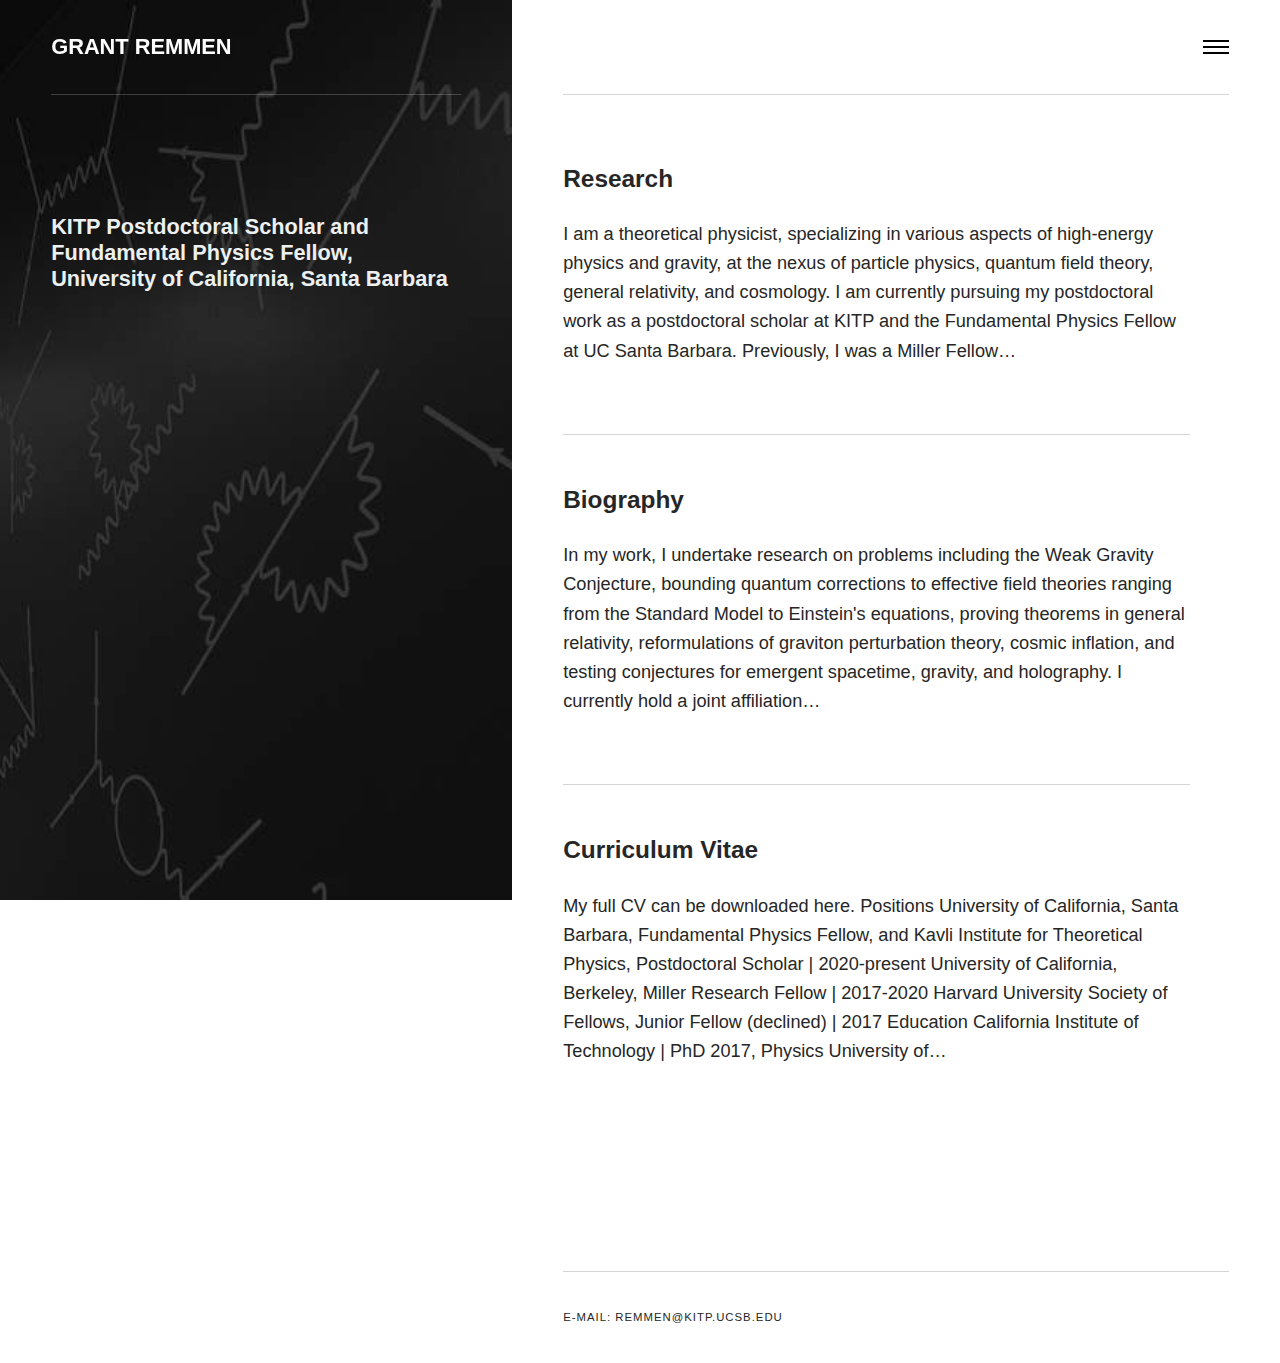
==== index.html @ 04fa2cd3 "Updated from Publii" ====
<!DOCTYPE html><html lang="en"><head><meta charset="utf-8"><meta http-equiv="X-UA-Compatible" content="IE=edge"><meta name="viewport" content="width=device-width,initial-scale=1"><title>Grant Remmen</title><meta name="generator" content="Publii Open-Source CMS for Static Site"><link rel="canonical" href="https://grantremmen.github.io/"><meta property="og:title" content="Grant Remmen"><meta property="og:site_name" content="Grant Remmen"><meta property="og:description" content=""><meta property="og:url" content="https://grantremmen.github.io/"><meta property="og:type" content="website"><style>:root{--body-font:-apple-system,BlinkMacSystemFont,"Segoe UI",Roboto,Oxygen,Ubuntu,Cantarell,"Fira Sans","Droid Sans","Helvetica Neue",Arial,sans-serif,"Apple Color Emoji","Segoe UI Emoji","Segoe UI Symbol";--heading-font:var(--body-font);--logo-font:var(--body-font);--menu-font:var(--body-font)}</style><link rel="stylesheet" href="https://grantremmen.github.io/assets/css/style.css?v=be000fe3514540e5e10b706588171d77"><script type="application/ld+json">{"@context":"http://schema.org","@type":"Organization","name":"Grant Remmen","url":"https://grantremmen.github.io/"}</script></head><body><div class="container js-container"><nav class="menu"><ul class="navbar__menu"><li><a href="https://grantremmen.github.io/research.html" target="_self">Research</a></li><li><a href="https://grantremmen.github.io/biography.html" target="_self">Biography</a></li><li><a href="https://grantremmen.github.io/curriculum-vitae.html" target="_self">Curriculum Vitae</a></li></ul></nav><div class="content"><header class="top"><div class="top__item"><a class="logo" href="https://grantremmen.github.io/">Grant Remmen</a></div><div class="top__item top__item--right"><button class="menu-toggle js-menu-toggle" aria-label="Menu" aria-expanded="false"><span class="menu-toggle-box"><span class="menu-toggle-inner">Menu</span></span></button></div></header><main class="main"><div class="main__left"><figure class="hero"><img src="https://grantremmen.github.io/media/website/21-alt_feynman_mural_in_downs-l_credit_takashige_ikawa_image.jpg" srcset="https://grantremmen.github.io/media/website/responsive/21-alt_feynman_mural_in_downs-l_credit_takashige_ikawa_image-xs.jpg 300w, https://grantremmen.github.io/media/website/responsive/21-alt_feynman_mural_in_downs-l_credit_takashige_ikawa_image-sm.jpg 480w, https://grantremmen.github.io/media/website/responsive/21-alt_feynman_mural_in_downs-l_credit_takashige_ikawa_image-md.jpg 768w, https://grantremmen.github.io/media/website/responsive/21-alt_feynman_mural_in_downs-l_credit_takashige_ikawa_image-lg.jpg 1024w, https://grantremmen.github.io/media/website/responsive/21-alt_feynman_mural_in_downs-l_credit_takashige_ikawa_image-xl.jpg 1280w, https://grantremmen.github.io/media/website/responsive/21-alt_feynman_mural_in_downs-l_credit_takashige_ikawa_image-2xl.jpg 1600w" sizes="(min-width: 61.3125em) 50vw, 100vw" loading="eager" width="1600" height="1272" alt=""></figure><header><h3><span style="color: #ecf0f1;">KITP Postdoctoral Scholar and Fundamental Physics Fellow, University of California, Santa Barbara</span></h3></header></div><div class="main__right feed"><div><article class="feed__item"><header><h2><a href="https://grantremmen.github.io/research.html">Research</a></h2></header><p>I am a theoretical physicist, specializing in various aspects of high-energy physics and gravity, at the nexus of particle physics, quantum field theory, general relativity, and cosmology. I am currently pursuing my postdoctoral work as a postdoctoral scholar at KITP and the Fundamental Physics Fellow at UC Santa Barbara. Previously, I was a Miller Fellow&hellip;</p></article><article class="feed__item"><header><h2><a href="https://grantremmen.github.io/biography.html">Biography</a></h2></header><p>In my work, I undertake research on problems including the Weak Gravity Conjecture, bounding quantum corrections to effective field theories ranging from the Standard Model to Einstein's equations, proving theorems in general relativity, reformulations of graviton perturbation theory, cosmic inflation, and testing conjectures for emergent spacetime, gravity, and holography. I currently hold a joint affiliation&hellip;</p></article><article class="feed__item"><header><h2><a href="https://grantremmen.github.io/curriculum-vitae.html">Curriculum Vitae</a></h2></header><p>My full CV can be downloaded here. Positions University of California, Santa Barbara, Fundamental Physics Fellow, and Kavli Institute for Theoretical Physics, Postdoctoral Scholar | 2020-present University of California, Berkeley, Miller Research Fellow | 2017-2020 Harvard University Society of Fellows, Junior Fellow (declined) | 2017 Education California Institute of Technology | PhD 2017, Physics University of&hellip;</p></article></div></div></main><footer class="footer"><div class="footer__copyright">e-mail: remmen@kitp.ucsb.edu</div></footer></div></div><script defer="defer" src="https://grantremmen.github.io/assets/js/scripts.min.js?v=babd20e2a0a25821e63a0529c9feaae0"></script><script>var images = document.querySelectorAll('img[loading]');

        for (var i = 0; i < images.length; i++) {
            if (images[i].complete) {
                images[i].classList.add('is-loaded');
            } else {
                images[i].addEventListener('load', function () {
                    this.classList.add('is-loaded');
                }, false);
            }
        }</script></body></html>
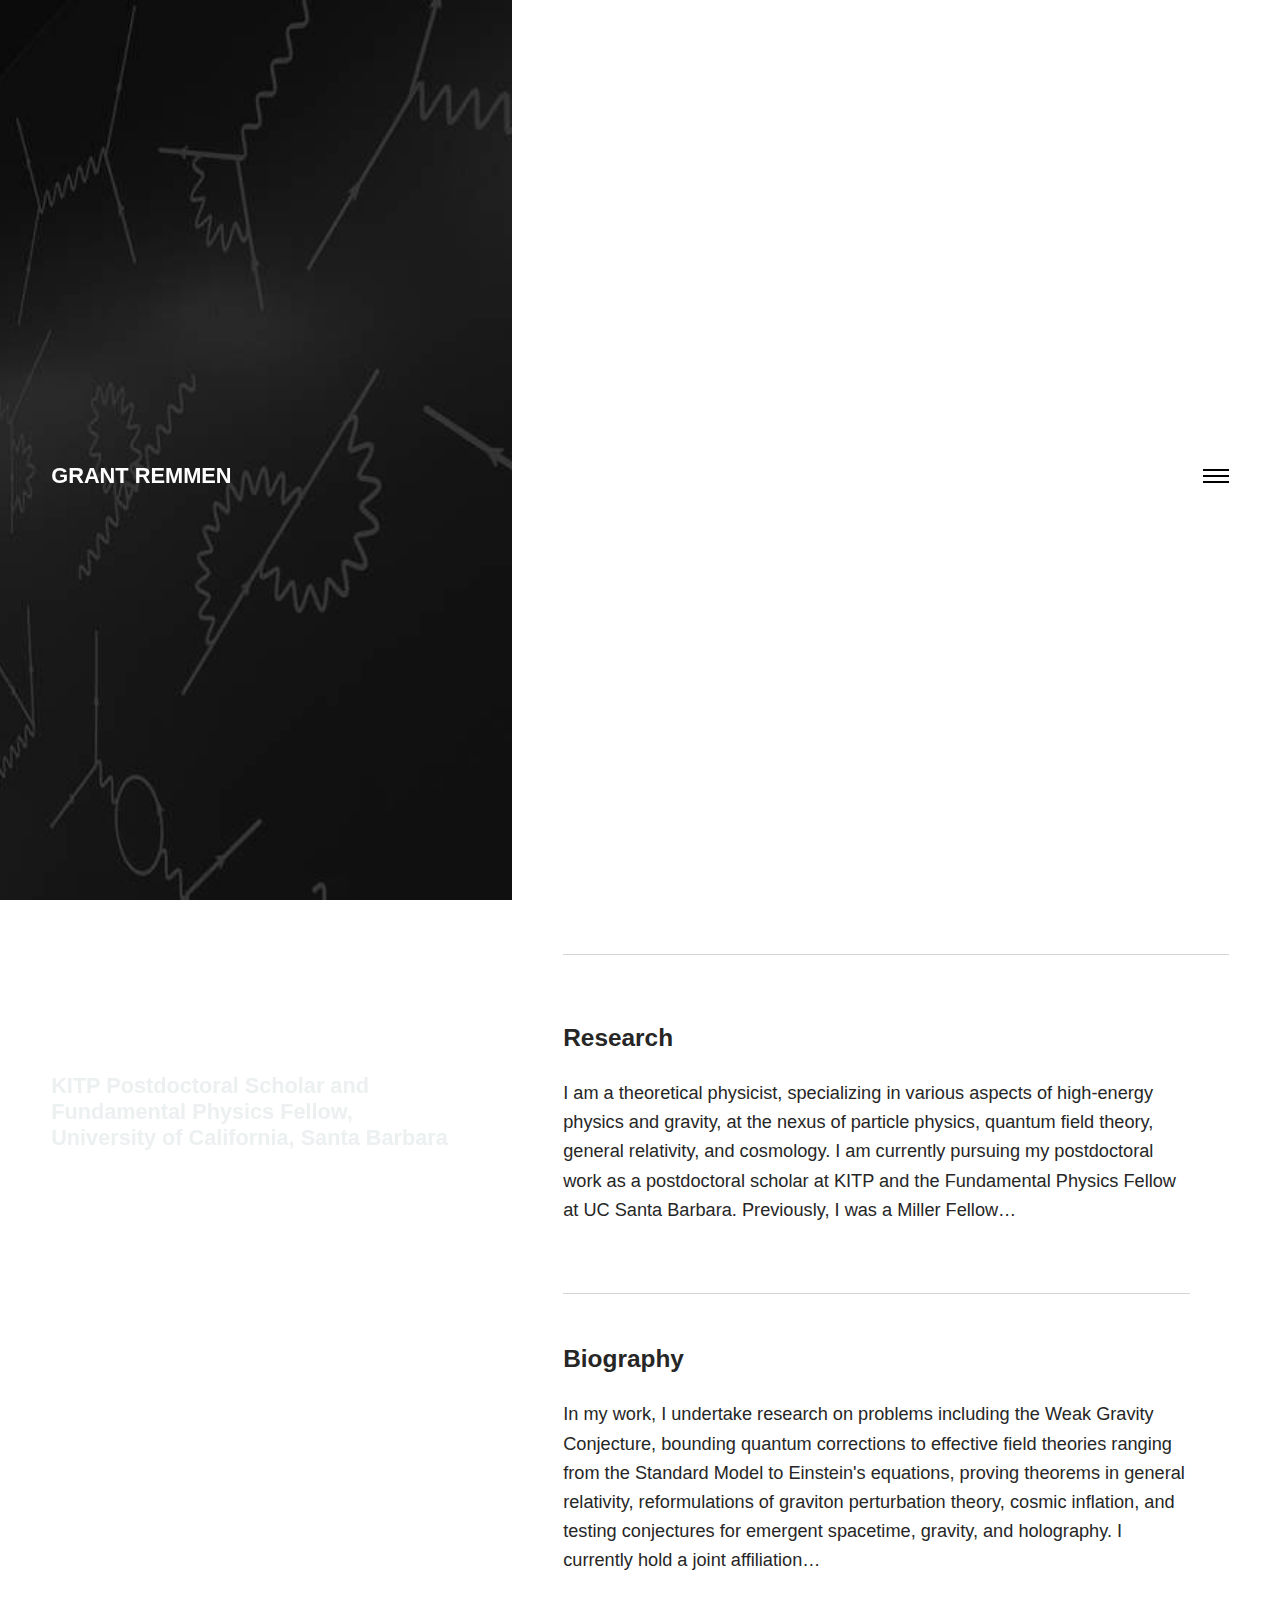
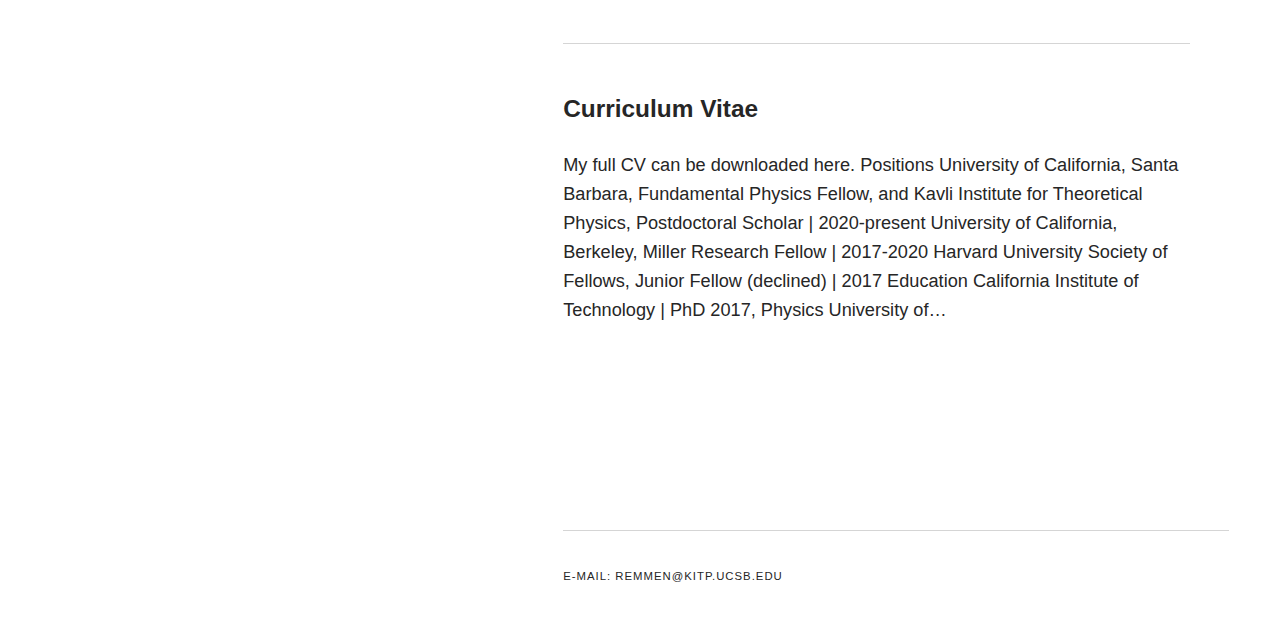
==== commit 68f46612: "Updated from Publii" ====
--- a/index.html
+++ b/index.html
@@ -1,4 +1,4 @@
-<!DOCTYPE html><html lang="en"><head><meta charset="utf-8"><meta http-equiv="X-UA-Compatible" content="IE=edge"><meta name="viewport" content="width=device-width,initial-scale=1"><title>Grant Remmen</title><meta name="generator" content="Publii Open-Source CMS for Static Site"><link rel="canonical" href="https://grantremmen.github.io/"><meta property="og:title" content="Grant Remmen"><meta property="og:site_name" content="Grant Remmen"><meta property="og:description" content=""><meta property="og:url" content="https://grantremmen.github.io/"><meta property="og:type" content="website"><style>:root{--body-font:-apple-system,BlinkMacSystemFont,"Segoe UI",Roboto,Oxygen,Ubuntu,Cantarell,"Fira Sans","Droid Sans","Helvetica Neue",Arial,sans-serif,"Apple Color Emoji","Segoe UI Emoji","Segoe UI Symbol";--heading-font:var(--body-font);--logo-font:var(--body-font);--menu-font:var(--body-font)}</style><link rel="stylesheet" href="https://grantremmen.github.io/assets/css/style.css?v=be000fe3514540e5e10b706588171d77"><script type="application/ld+json">{"@context":"http://schema.org","@type":"Organization","name":"Grant Remmen","url":"https://grantremmen.github.io/"}</script></head><body><div class="container js-container"><nav class="menu"><ul class="navbar__menu"><li><a href="https://grantremmen.github.io/research.html" target="_self">Research</a></li><li><a href="https://grantremmen.github.io/biography.html" target="_self">Biography</a></li><li><a href="https://grantremmen.github.io/curriculum-vitae.html" target="_self">Curriculum Vitae</a></li></ul></nav><div class="content"><header class="top"><div class="top__item"><a class="logo" href="https://grantremmen.github.io/">Grant Remmen</a></div><div class="top__item top__item--right"><button class="menu-toggle js-menu-toggle" aria-label="Menu" aria-expanded="false"><span class="menu-toggle-box"><span class="menu-toggle-inner">Menu</span></span></button></div></header><main class="main"><div class="main__left"><figure class="hero"><img src="https://grantremmen.github.io/media/website/21-alt_feynman_mural_in_downs-l_credit_takashige_ikawa_image.jpg" srcset="https://grantremmen.github.io/media/website/responsive/21-alt_feynman_mural_in_downs-l_credit_takashige_ikawa_image-xs.jpg 300w, https://grantremmen.github.io/media/website/responsive/21-alt_feynman_mural_in_downs-l_credit_takashige_ikawa_image-sm.jpg 480w, https://grantremmen.github.io/media/website/responsive/21-alt_feynman_mural_in_downs-l_credit_takashige_ikawa_image-md.jpg 768w, https://grantremmen.github.io/media/website/responsive/21-alt_feynman_mural_in_downs-l_credit_takashige_ikawa_image-lg.jpg 1024w, https://grantremmen.github.io/media/website/responsive/21-alt_feynman_mural_in_downs-l_credit_takashige_ikawa_image-xl.jpg 1280w, https://grantremmen.github.io/media/website/responsive/21-alt_feynman_mural_in_downs-l_credit_takashige_ikawa_image-2xl.jpg 1600w" sizes="(min-width: 61.3125em) 50vw, 100vw" loading="eager" width="1600" height="1272" alt=""></figure><header><h3><span style="color: #ecf0f1;">KITP Postdoctoral Scholar and Fundamental Physics Fellow, University of California, Santa Barbara</span></h3></header></div><div class="main__right feed"><div><article class="feed__item"><header><h2><a href="https://grantremmen.github.io/research.html">Research</a></h2></header><p>I am a theoretical physicist, specializing in various aspects of high-energy physics and gravity, at the nexus of particle physics, quantum field theory, general relativity, and cosmology. I am currently pursuing my postdoctoral work as a postdoctoral scholar at KITP and the Fundamental Physics Fellow at UC Santa Barbara. Previously, I was a Miller Fellow&hellip;</p></article><article class="feed__item"><header><h2><a href="https://grantremmen.github.io/biography.html">Biography</a></h2></header><p>In my work, I undertake research on problems including the Weak Gravity Conjecture, bounding quantum corrections to effective field theories ranging from the Standard Model to Einstein's equations, proving theorems in general relativity, reformulations of graviton perturbation theory, cosmic inflation, and testing conjectures for emergent spacetime, gravity, and holography. I currently hold a joint affiliation&hellip;</p></article><article class="feed__item"><header><h2><a href="https://grantremmen.github.io/curriculum-vitae.html">Curriculum Vitae</a></h2></header><p>My full CV can be downloaded here. Positions University of California, Santa Barbara, Fundamental Physics Fellow, and Kavli Institute for Theoretical Physics, Postdoctoral Scholar | 2020-present University of California, Berkeley, Miller Research Fellow | 2017-2020 Harvard University Society of Fellows, Junior Fellow (declined) | 2017 Education California Institute of Technology | PhD 2017, Physics University of&hellip;</p></article></div></div></main><footer class="footer"><div class="footer__copyright">e-mail: remmen@kitp.ucsb.edu</div></footer></div></div><script defer="defer" src="https://grantremmen.github.io/assets/js/scripts.min.js?v=babd20e2a0a25821e63a0529c9feaae0"></script><script>var images = document.querySelectorAll('img[loading]');
+<!DOCTYPE html><html lang="en"><head><meta charset="utf-8"><meta http-equiv="X-UA-Compatible" content="IE=edge"><meta name="viewport" content="width=device-width,initial-scale=1"><title>Grant Remmen</title><meta name="generator" content="Publii Open-Source CMS for Static Site"><link rel="canonical" href="https://grantremmen.github.io/"><meta property="og:title" content="Grant Remmen"><meta property="og:site_name" content="Grant Remmen"><meta property="og:description" content=""><meta property="og:url" content="https://grantremmen.github.io/"><meta property="og:type" content="website"><style>:root{--body-font:-apple-system,BlinkMacSystemFont,"Segoe UI",Roboto,Oxygen,Ubuntu,Cantarell,"Fira Sans","Droid Sans","Helvetica Neue",Arial,sans-serif,"Apple Color Emoji","Segoe UI Emoji","Segoe UI Symbol";--heading-font:var(--body-font);--logo-font:var(--body-font);--menu-font:var(--body-font)}</style><link rel="stylesheet" href="https://grantremmen.github.io/assets/css/style.css?v=f69fb424a4c1cd8e2ee9d5cd766cfa9a"><script type="application/ld+json">{"@context":"http://schema.org","@type":"Organization","name":"Grant Remmen","url":"https://grantremmen.github.io/"}</script></head><body><div class="container js-container"><nav class="menu"><ul class="navbar__menu"><li><a href="https://grantremmen.github.io/research.html" target="_self">Research</a></li><li><a href="https://grantremmen.github.io/biography.html" target="_self">Biography</a></li><li><a href="https://grantremmen.github.io/curriculum-vitae.html" target="_self">Curriculum Vitae</a></li></ul></nav><div class="content"><header class="top"><div class="top__item"><a class="logo" href="https://grantremmen.github.io/">Grant Remmen</a></div><div class="top__item top__item--right"><button class="menu-toggle js-menu-toggle" aria-label="Menu" aria-expanded="false"><span class="menu-toggle-box"><span class="menu-toggle-inner">Menu</span></span></button></div></header><main class="main"><div class="main__left"><figure class="hero"><img src="https://grantremmen.github.io/media/website/21-alt_feynman_mural_in_downs-l_credit_takashige_ikawa_image.jpg" srcset="https://grantremmen.github.io/media/website/responsive/21-alt_feynman_mural_in_downs-l_credit_takashige_ikawa_image-xs.jpg 300w, https://grantremmen.github.io/media/website/responsive/21-alt_feynman_mural_in_downs-l_credit_takashige_ikawa_image-sm.jpg 480w, https://grantremmen.github.io/media/website/responsive/21-alt_feynman_mural_in_downs-l_credit_takashige_ikawa_image-md.jpg 768w, https://grantremmen.github.io/media/website/responsive/21-alt_feynman_mural_in_downs-l_credit_takashige_ikawa_image-lg.jpg 1024w, https://grantremmen.github.io/media/website/responsive/21-alt_feynman_mural_in_downs-l_credit_takashige_ikawa_image-xl.jpg 1280w, https://grantremmen.github.io/media/website/responsive/21-alt_feynman_mural_in_downs-l_credit_takashige_ikawa_image-2xl.jpg 1600w" sizes="(min-width: 61.3125em) 50vw, 100vw" loading="eager" width="1600" height="1272" alt=""></figure><header><h3><span style="color: #ecf0f1;">KITP Postdoctoral Scholar and Fundamental Physics Fellow, University of California, Santa Barbara</span></h3></header></div><div class="main__right feed"><div><article class="feed__item"><header><h2><a href="https://grantremmen.github.io/research.html">Research</a></h2></header><p>I am a theoretical physicist, specializing in various aspects of high-energy physics and gravity, at the nexus of particle physics, quantum field theory, general relativity, and cosmology. I am currently pursuing my postdoctoral work as a postdoctoral scholar at KITP and the Fundamental Physics Fellow at UC Santa Barbara. Previously, I was a Miller Fellow&hellip;</p></article><article class="feed__item"><header><h2><a href="https://grantremmen.github.io/biography.html">Biography</a></h2></header><p>In my work, I undertake research on problems including the Weak Gravity Conjecture, bounding quantum corrections to effective field theories ranging from the Standard Model to Einstein's equations, proving theorems in general relativity, reformulations of graviton perturbation theory, cosmic inflation, and testing conjectures for emergent spacetime, gravity, and holography. I currently hold a joint affiliation&hellip;</p></article><article class="feed__item"><header><h2><a href="https://grantremmen.github.io/curriculum-vitae.html">Curriculum Vitae</a></h2></header><p>My full CV can be downloaded here. Positions University of California, Santa Barbara, Fundamental Physics Fellow, and Kavli Institute for Theoretical Physics, Postdoctoral Scholar | 2020-present University of California, Berkeley, Miller Research Fellow | 2017-2020 Harvard University Society of Fellows, Junior Fellow (declined) | 2017 Education California Institute of Technology | PhD 2017, Physics University of&hellip;</p></article></div></div></main><footer class="footer"><div class="footer__copyright">e-mail: remmen@kitp.ucsb.edu</div></footer></div></div><script defer="defer" src="https://grantremmen.github.io/assets/js/scripts.min.js?v=babd20e2a0a25821e63a0529c9feaae0"></script><script>var images = document.querySelectorAll('img[loading]');
 
         for (var i = 0; i < images.length; i++) {
             if (images[i].complete) {
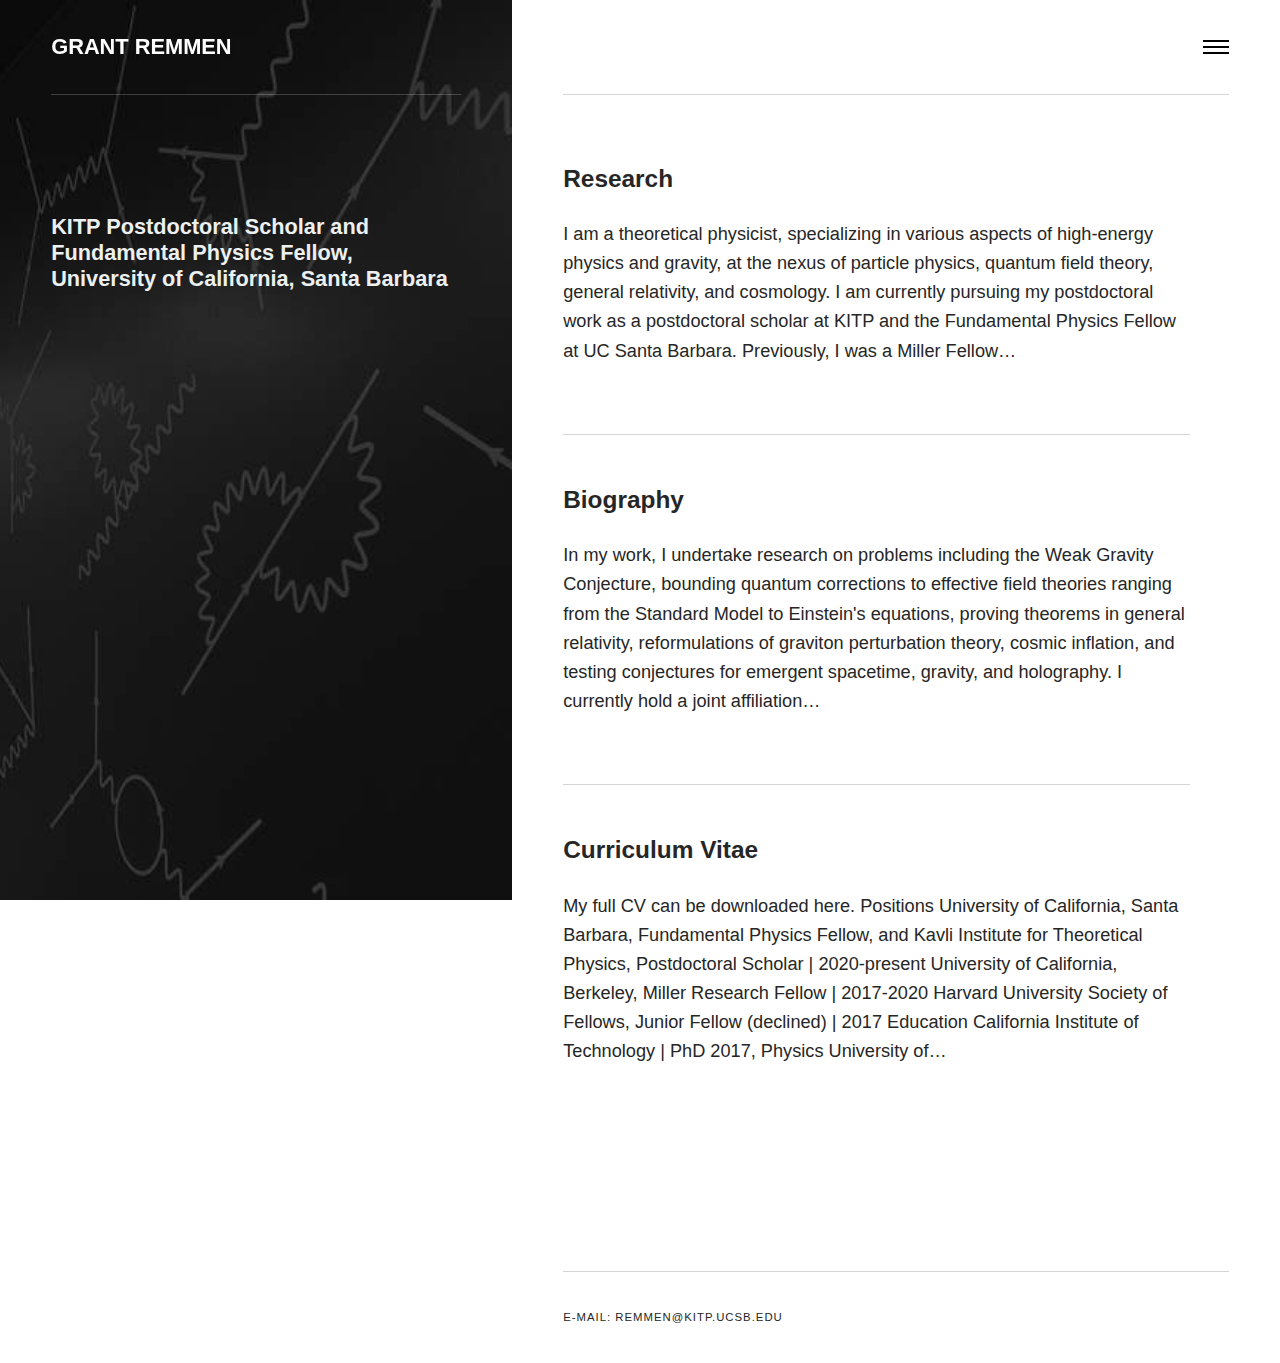
==== commit 6e683178: "Updated from Publii" ====
--- a/index.html
+++ b/index.html
@@ -1,4 +1,4 @@
-<!DOCTYPE html><html lang="en"><head><meta charset="utf-8"><meta http-equiv="X-UA-Compatible" content="IE=edge"><meta name="viewport" content="width=device-width,initial-scale=1"><title>Grant Remmen</title><meta name="generator" content="Publii Open-Source CMS for Static Site"><link rel="canonical" href="https://grantremmen.github.io/"><meta property="og:title" content="Grant Remmen"><meta property="og:site_name" content="Grant Remmen"><meta property="og:description" content=""><meta property="og:url" content="https://grantremmen.github.io/"><meta property="og:type" content="website"><style>:root{--body-font:-apple-system,BlinkMacSystemFont,"Segoe UI",Roboto,Oxygen,Ubuntu,Cantarell,"Fira Sans","Droid Sans","Helvetica Neue",Arial,sans-serif,"Apple Color Emoji","Segoe UI Emoji","Segoe UI Symbol";--heading-font:var(--body-font);--logo-font:var(--body-font);--menu-font:var(--body-font)}</style><link rel="stylesheet" href="https://grantremmen.github.io/assets/css/style.css?v=f69fb424a4c1cd8e2ee9d5cd766cfa9a"><script type="application/ld+json">{"@context":"http://schema.org","@type":"Organization","name":"Grant Remmen","url":"https://grantremmen.github.io/"}</script></head><body><div class="container js-container"><nav class="menu"><ul class="navbar__menu"><li><a href="https://grantremmen.github.io/research.html" target="_self">Research</a></li><li><a href="https://grantremmen.github.io/biography.html" target="_self">Biography</a></li><li><a href="https://grantremmen.github.io/curriculum-vitae.html" target="_self">Curriculum Vitae</a></li></ul></nav><div class="content"><header class="top"><div class="top__item"><a class="logo" href="https://grantremmen.github.io/">Grant Remmen</a></div><div class="top__item top__item--right"><button class="menu-toggle js-menu-toggle" aria-label="Menu" aria-expanded="false"><span class="menu-toggle-box"><span class="menu-toggle-inner">Menu</span></span></button></div></header><main class="main"><div class="main__left"><figure class="hero"><img src="https://grantremmen.github.io/media/website/21-alt_feynman_mural_in_downs-l_credit_takashige_ikawa_image.jpg" srcset="https://grantremmen.github.io/media/website/responsive/21-alt_feynman_mural_in_downs-l_credit_takashige_ikawa_image-xs.jpg 300w, https://grantremmen.github.io/media/website/responsive/21-alt_feynman_mural_in_downs-l_credit_takashige_ikawa_image-sm.jpg 480w, https://grantremmen.github.io/media/website/responsive/21-alt_feynman_mural_in_downs-l_credit_takashige_ikawa_image-md.jpg 768w, https://grantremmen.github.io/media/website/responsive/21-alt_feynman_mural_in_downs-l_credit_takashige_ikawa_image-lg.jpg 1024w, https://grantremmen.github.io/media/website/responsive/21-alt_feynman_mural_in_downs-l_credit_takashige_ikawa_image-xl.jpg 1280w, https://grantremmen.github.io/media/website/responsive/21-alt_feynman_mural_in_downs-l_credit_takashige_ikawa_image-2xl.jpg 1600w" sizes="(min-width: 61.3125em) 50vw, 100vw" loading="eager" width="1600" height="1272" alt=""></figure><header><h3><span style="color: #ecf0f1;">KITP Postdoctoral Scholar and Fundamental Physics Fellow, University of California, Santa Barbara</span></h3></header></div><div class="main__right feed"><div><article class="feed__item"><header><h2><a href="https://grantremmen.github.io/research.html">Research</a></h2></header><p>I am a theoretical physicist, specializing in various aspects of high-energy physics and gravity, at the nexus of particle physics, quantum field theory, general relativity, and cosmology. I am currently pursuing my postdoctoral work as a postdoctoral scholar at KITP and the Fundamental Physics Fellow at UC Santa Barbara. Previously, I was a Miller Fellow&hellip;</p></article><article class="feed__item"><header><h2><a href="https://grantremmen.github.io/biography.html">Biography</a></h2></header><p>In my work, I undertake research on problems including the Weak Gravity Conjecture, bounding quantum corrections to effective field theories ranging from the Standard Model to Einstein's equations, proving theorems in general relativity, reformulations of graviton perturbation theory, cosmic inflation, and testing conjectures for emergent spacetime, gravity, and holography. I currently hold a joint affiliation&hellip;</p></article><article class="feed__item"><header><h2><a href="https://grantremmen.github.io/curriculum-vitae.html">Curriculum Vitae</a></h2></header><p>My full CV can be downloaded here. Positions University of California, Santa Barbara, Fundamental Physics Fellow, and Kavli Institute for Theoretical Physics, Postdoctoral Scholar | 2020-present University of California, Berkeley, Miller Research Fellow | 2017-2020 Harvard University Society of Fellows, Junior Fellow (declined) | 2017 Education California Institute of Technology | PhD 2017, Physics University of&hellip;</p></article></div></div></main><footer class="footer"><div class="footer__copyright">e-mail: remmen@kitp.ucsb.edu</div></footer></div></div><script defer="defer" src="https://grantremmen.github.io/assets/js/scripts.min.js?v=babd20e2a0a25821e63a0529c9feaae0"></script><script>var images = document.querySelectorAll('img[loading]');
+<!DOCTYPE html><html lang="en"><head><meta charset="utf-8"><meta http-equiv="X-UA-Compatible" content="IE=edge"><meta name="viewport" content="width=device-width,initial-scale=1"><title>Grant Remmen</title><meta name="generator" content="Publii Open-Source CMS for Static Site"><link rel="canonical" href="https://grantremmen.github.io/"><meta property="og:title" content="Grant Remmen"><meta property="og:site_name" content="Grant Remmen"><meta property="og:description" content=""><meta property="og:url" content="https://grantremmen.github.io/"><meta property="og:type" content="website"><style>:root{--body-font:-apple-system,BlinkMacSystemFont,"Segoe UI",Roboto,Oxygen,Ubuntu,Cantarell,"Fira Sans","Droid Sans","Helvetica Neue",Arial,sans-serif,"Apple Color Emoji","Segoe UI Emoji","Segoe UI Symbol";--heading-font:var(--body-font);--logo-font:var(--body-font);--menu-font:var(--body-font)}</style><link rel="stylesheet" href="https://grantremmen.github.io/assets/css/style.css?v=be000fe3514540e5e10b706588171d77"><script type="application/ld+json">{"@context":"http://schema.org","@type":"Organization","name":"Grant Remmen","url":"https://grantremmen.github.io/"}</script></head><body><div class="container js-container"><nav class="menu"><ul class="navbar__menu"><li><a href="https://grantremmen.github.io/research.html" target="_self">Research</a></li><li><a href="https://grantremmen.github.io/biography.html" target="_self">Biography</a></li><li><a href="https://grantremmen.github.io/curriculum-vitae.html" target="_self">Curriculum Vitae</a></li></ul></nav><div class="content"><header class="top"><div class="top__item"><a class="logo" href="https://grantremmen.github.io/">Grant Remmen</a></div><div class="top__item top__item--right"><button class="menu-toggle js-menu-toggle" aria-label="Menu" aria-expanded="false"><span class="menu-toggle-box"><span class="menu-toggle-inner">Menu</span></span></button></div></header><main class="main"><div class="main__left"><figure class="hero"><img src="https://grantremmen.github.io/media/website/21-alt_feynman_mural_in_downs-l_credit_takashige_ikawa_image.jpg" srcset="https://grantremmen.github.io/media/website/responsive/21-alt_feynman_mural_in_downs-l_credit_takashige_ikawa_image-xs.jpg 300w, https://grantremmen.github.io/media/website/responsive/21-alt_feynman_mural_in_downs-l_credit_takashige_ikawa_image-sm.jpg 480w, https://grantremmen.github.io/media/website/responsive/21-alt_feynman_mural_in_downs-l_credit_takashige_ikawa_image-md.jpg 768w, https://grantremmen.github.io/media/website/responsive/21-alt_feynman_mural_in_downs-l_credit_takashige_ikawa_image-lg.jpg 1024w, https://grantremmen.github.io/media/website/responsive/21-alt_feynman_mural_in_downs-l_credit_takashige_ikawa_image-xl.jpg 1280w, https://grantremmen.github.io/media/website/responsive/21-alt_feynman_mural_in_downs-l_credit_takashige_ikawa_image-2xl.jpg 1600w" sizes="(min-width: 61.3125em) 50vw, 100vw" loading="eager" width="1600" height="1272" alt=""></figure><header><h3><span style="color: #ecf0f1;">KITP Postdoctoral Scholar and Fundamental Physics Fellow, University of California, Santa Barbara</span></h3></header></div><div class="main__right feed"><div><article class="feed__item"><header><h2><a href="https://grantremmen.github.io/research.html">Research</a></h2></header><p>I am a theoretical physicist, specializing in various aspects of high-energy physics and gravity, at the nexus of particle physics, quantum field theory, general relativity, and cosmology. I am currently pursuing my postdoctoral work as a postdoctoral scholar at KITP and the Fundamental Physics Fellow at UC Santa Barbara. Previously, I was a Miller Fellow&hellip;</p></article><article class="feed__item"><header><h2><a href="https://grantremmen.github.io/biography.html">Biography</a></h2></header><p>In my work, I undertake research on problems including the Weak Gravity Conjecture, bounding quantum corrections to effective field theories ranging from the Standard Model to Einstein's equations, proving theorems in general relativity, reformulations of graviton perturbation theory, cosmic inflation, and testing conjectures for emergent spacetime, gravity, and holography. I currently hold a joint affiliation&hellip;</p></article><article class="feed__item"><header><h2><a href="https://grantremmen.github.io/curriculum-vitae.html">Curriculum Vitae</a></h2></header><p>My full CV can be downloaded here. Positions University of California, Santa Barbara, Fundamental Physics Fellow, and Kavli Institute for Theoretical Physics, Postdoctoral Scholar | 2020-present University of California, Berkeley, Miller Research Fellow | 2017-2020 Harvard University Society of Fellows, Junior Fellow (declined) | 2017 Education California Institute of Technology | PhD 2017, Physics University of&hellip;</p></article></div></div></main><footer class="footer"><div class="footer__copyright">e-mail: remmen@kitp.ucsb.edu</div></footer></div></div><script defer="defer" src="https://grantremmen.github.io/assets/js/scripts.min.js?v=babd20e2a0a25821e63a0529c9feaae0"></script><script>var images = document.querySelectorAll('img[loading]');
 
         for (var i = 0; i < images.length; i++) {
             if (images[i].complete) {
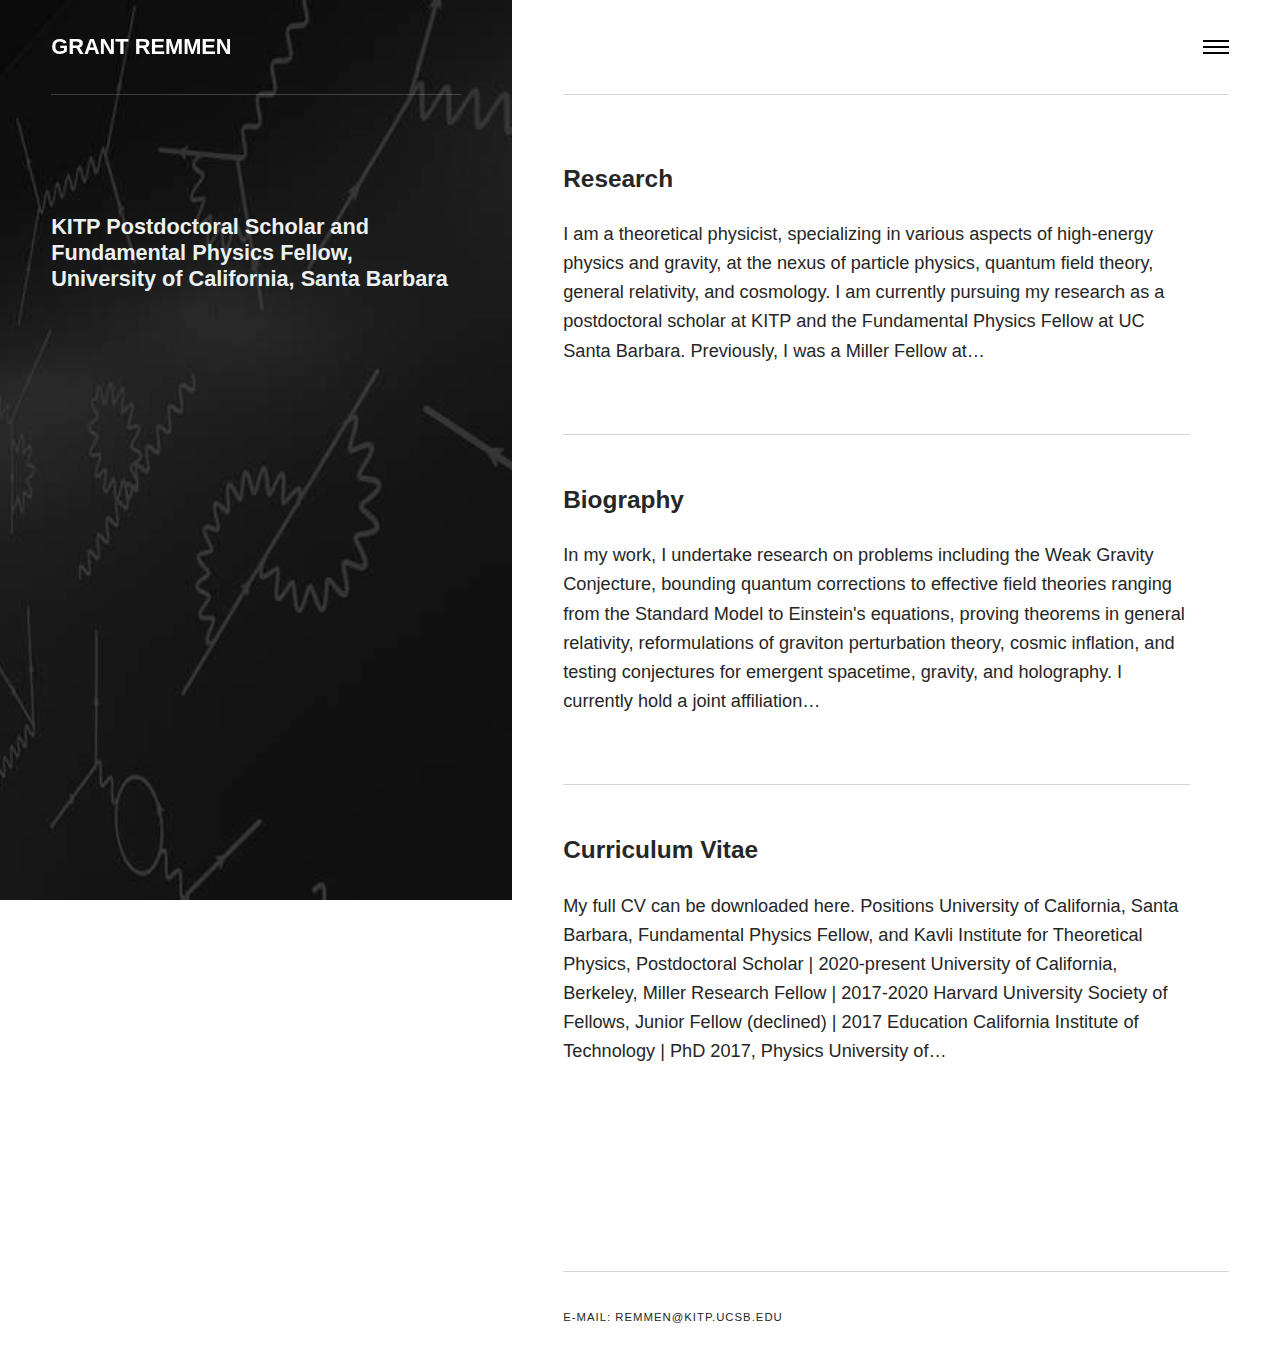
==== commit e2917fd6: "Updated from Publii" ====
--- a/index.html
+++ b/index.html
@@ -1,4 +1,4 @@
-<!DOCTYPE html><html lang="en"><head><meta charset="utf-8"><meta http-equiv="X-UA-Compatible" content="IE=edge"><meta name="viewport" content="width=device-width,initial-scale=1"><title>Grant Remmen</title><meta name="generator" content="Publii Open-Source CMS for Static Site"><link rel="canonical" href="https://grantremmen.github.io/"><meta property="og:title" content="Grant Remmen"><meta property="og:site_name" content="Grant Remmen"><meta property="og:description" content=""><meta property="og:url" content="https://grantremmen.github.io/"><meta property="og:type" content="website"><style>:root{--body-font:-apple-system,BlinkMacSystemFont,"Segoe UI",Roboto,Oxygen,Ubuntu,Cantarell,"Fira Sans","Droid Sans","Helvetica Neue",Arial,sans-serif,"Apple Color Emoji","Segoe UI Emoji","Segoe UI Symbol";--heading-font:var(--body-font);--logo-font:var(--body-font);--menu-font:var(--body-font)}</style><link rel="stylesheet" href="https://grantremmen.github.io/assets/css/style.css?v=be000fe3514540e5e10b706588171d77"><script type="application/ld+json">{"@context":"http://schema.org","@type":"Organization","name":"Grant Remmen","url":"https://grantremmen.github.io/"}</script></head><body><div class="container js-container"><nav class="menu"><ul class="navbar__menu"><li><a href="https://grantremmen.github.io/research.html" target="_self">Research</a></li><li><a href="https://grantremmen.github.io/biography.html" target="_self">Biography</a></li><li><a href="https://grantremmen.github.io/curriculum-vitae.html" target="_self">Curriculum Vitae</a></li></ul></nav><div class="content"><header class="top"><div class="top__item"><a class="logo" href="https://grantremmen.github.io/">Grant Remmen</a></div><div class="top__item top__item--right"><button class="menu-toggle js-menu-toggle" aria-label="Menu" aria-expanded="false"><span class="menu-toggle-box"><span class="menu-toggle-inner">Menu</span></span></button></div></header><main class="main"><div class="main__left"><figure class="hero"><img src="https://grantremmen.github.io/media/website/21-alt_feynman_mural_in_downs-l_credit_takashige_ikawa_image.jpg" srcset="https://grantremmen.github.io/media/website/responsive/21-alt_feynman_mural_in_downs-l_credit_takashige_ikawa_image-xs.jpg 300w, https://grantremmen.github.io/media/website/responsive/21-alt_feynman_mural_in_downs-l_credit_takashige_ikawa_image-sm.jpg 480w, https://grantremmen.github.io/media/website/responsive/21-alt_feynman_mural_in_downs-l_credit_takashige_ikawa_image-md.jpg 768w, https://grantremmen.github.io/media/website/responsive/21-alt_feynman_mural_in_downs-l_credit_takashige_ikawa_image-lg.jpg 1024w, https://grantremmen.github.io/media/website/responsive/21-alt_feynman_mural_in_downs-l_credit_takashige_ikawa_image-xl.jpg 1280w, https://grantremmen.github.io/media/website/responsive/21-alt_feynman_mural_in_downs-l_credit_takashige_ikawa_image-2xl.jpg 1600w" sizes="(min-width: 61.3125em) 50vw, 100vw" loading="eager" width="1600" height="1272" alt=""></figure><header><h3><span style="color: #ecf0f1;">KITP Postdoctoral Scholar and Fundamental Physics Fellow, University of California, Santa Barbara</span></h3></header></div><div class="main__right feed"><div><article class="feed__item"><header><h2><a href="https://grantremmen.github.io/research.html">Research</a></h2></header><p>I am a theoretical physicist, specializing in various aspects of high-energy physics and gravity, at the nexus of particle physics, quantum field theory, general relativity, and cosmology. I am currently pursuing my postdoctoral work as a postdoctoral scholar at KITP and the Fundamental Physics Fellow at UC Santa Barbara. Previously, I was a Miller Fellow&hellip;</p></article><article class="feed__item"><header><h2><a href="https://grantremmen.github.io/biography.html">Biography</a></h2></header><p>In my work, I undertake research on problems including the Weak Gravity Conjecture, bounding quantum corrections to effective field theories ranging from the Standard Model to Einstein's equations, proving theorems in general relativity, reformulations of graviton perturbation theory, cosmic inflation, and testing conjectures for emergent spacetime, gravity, and holography. I currently hold a joint affiliation&hellip;</p></article><article class="feed__item"><header><h2><a href="https://grantremmen.github.io/curriculum-vitae.html">Curriculum Vitae</a></h2></header><p>My full CV can be downloaded here. Positions University of California, Santa Barbara, Fundamental Physics Fellow, and Kavli Institute for Theoretical Physics, Postdoctoral Scholar | 2020-present University of California, Berkeley, Miller Research Fellow | 2017-2020 Harvard University Society of Fellows, Junior Fellow (declined) | 2017 Education California Institute of Technology | PhD 2017, Physics University of&hellip;</p></article></div></div></main><footer class="footer"><div class="footer__copyright">e-mail: remmen@kitp.ucsb.edu</div></footer></div></div><script defer="defer" src="https://grantremmen.github.io/assets/js/scripts.min.js?v=babd20e2a0a25821e63a0529c9feaae0"></script><script>var images = document.querySelectorAll('img[loading]');
+<!DOCTYPE html><html lang="en"><head><meta charset="utf-8"><meta http-equiv="X-UA-Compatible" content="IE=edge"><meta name="viewport" content="width=device-width,initial-scale=1"><title>Grant Remmen</title><meta name="generator" content="Publii Open-Source CMS for Static Site"><link rel="canonical" href="https://grantremmen.github.io/"><meta property="og:title" content="Grant Remmen"><meta property="og:site_name" content="Grant Remmen"><meta property="og:description" content=""><meta property="og:url" content="https://grantremmen.github.io/"><meta property="og:type" content="website"><style>:root{--body-font:-apple-system,BlinkMacSystemFont,"Segoe UI",Roboto,Oxygen,Ubuntu,Cantarell,"Fira Sans","Droid Sans","Helvetica Neue",Arial,sans-serif,"Apple Color Emoji","Segoe UI Emoji","Segoe UI Symbol";--heading-font:var(--body-font);--logo-font:var(--body-font);--menu-font:var(--body-font)}</style><link rel="stylesheet" href="https://grantremmen.github.io/assets/css/style.css?v=be000fe3514540e5e10b706588171d77"><script type="application/ld+json">{"@context":"http://schema.org","@type":"Organization","name":"Grant Remmen","url":"https://grantremmen.github.io/"}</script></head><body><div class="container js-container"><nav class="menu"><ul class="navbar__menu"><li><a href="https://grantremmen.github.io/research.html" target="_self">Research</a></li><li><a href="https://grantremmen.github.io/biography.html" target="_self">Biography</a></li><li><a href="https://grantremmen.github.io/curriculum-vitae.html" target="_self">Curriculum Vitae</a></li></ul></nav><div class="content"><header class="top"><div class="top__item"><a class="logo" href="https://grantremmen.github.io/">Grant Remmen</a></div><div class="top__item top__item--right"><button class="menu-toggle js-menu-toggle" aria-label="Menu" aria-expanded="false"><span class="menu-toggle-box"><span class="menu-toggle-inner">Menu</span></span></button></div></header><main class="main"><div class="main__left"><figure class="hero"><img src="https://grantremmen.github.io/media/website/21-alt_feynman_mural_in_downs-l_credit_takashige_ikawa_image.jpg" srcset="https://grantremmen.github.io/media/website/responsive/21-alt_feynman_mural_in_downs-l_credit_takashige_ikawa_image-xs.jpg 300w, https://grantremmen.github.io/media/website/responsive/21-alt_feynman_mural_in_downs-l_credit_takashige_ikawa_image-sm.jpg 480w, https://grantremmen.github.io/media/website/responsive/21-alt_feynman_mural_in_downs-l_credit_takashige_ikawa_image-md.jpg 768w, https://grantremmen.github.io/media/website/responsive/21-alt_feynman_mural_in_downs-l_credit_takashige_ikawa_image-lg.jpg 1024w, https://grantremmen.github.io/media/website/responsive/21-alt_feynman_mural_in_downs-l_credit_takashige_ikawa_image-xl.jpg 1280w, https://grantremmen.github.io/media/website/responsive/21-alt_feynman_mural_in_downs-l_credit_takashige_ikawa_image-2xl.jpg 1600w" sizes="(min-width: 61.3125em) 50vw, 100vw" loading="eager" width="1600" height="1272" alt=""></figure><header><h3><span style="color: #ecf0f1;">KITP Postdoctoral Scholar and Fundamental Physics Fellow, University of California, Santa Barbara</span></h3></header></div><div class="main__right feed"><div><article class="feed__item"><header><h2><a href="https://grantremmen.github.io/research.html">Research</a></h2></header><p>I am a theoretical physicist, specializing in various aspects of high-energy physics and gravity, at the nexus of particle physics, quantum field theory, general relativity, and cosmology. I am currently pursuing my research as a postdoctoral scholar at KITP and the Fundamental Physics Fellow at UC Santa Barbara. Previously, I was a Miller Fellow at&hellip;</p></article><article class="feed__item"><header><h2><a href="https://grantremmen.github.io/biography.html">Biography</a></h2></header><p>In my work, I undertake research on problems including the Weak Gravity Conjecture, bounding quantum corrections to effective field theories ranging from the Standard Model to Einstein's equations, proving theorems in general relativity, reformulations of graviton perturbation theory, cosmic inflation, and testing conjectures for emergent spacetime, gravity, and holography. I currently hold a joint affiliation&hellip;</p></article><article class="feed__item"><header><h2><a href="https://grantremmen.github.io/curriculum-vitae.html">Curriculum Vitae</a></h2></header><p>My full CV can be downloaded here. Positions University of California, Santa Barbara, Fundamental Physics Fellow, and Kavli Institute for Theoretical Physics, Postdoctoral Scholar | 2020-present University of California, Berkeley, Miller Research Fellow | 2017-2020 Harvard University Society of Fellows, Junior Fellow (declined) | 2017 Education California Institute of Technology | PhD 2017, Physics University of&hellip;</p></article></div></div></main><footer class="footer"><div class="footer__copyright">e-mail: remmen@kitp.ucsb.edu</div></footer></div></div><script defer="defer" src="https://grantremmen.github.io/assets/js/scripts.min.js?v=babd20e2a0a25821e63a0529c9feaae0"></script><script>var images = document.querySelectorAll('img[loading]');
 
         for (var i = 0; i < images.length; i++) {
             if (images[i].complete) {
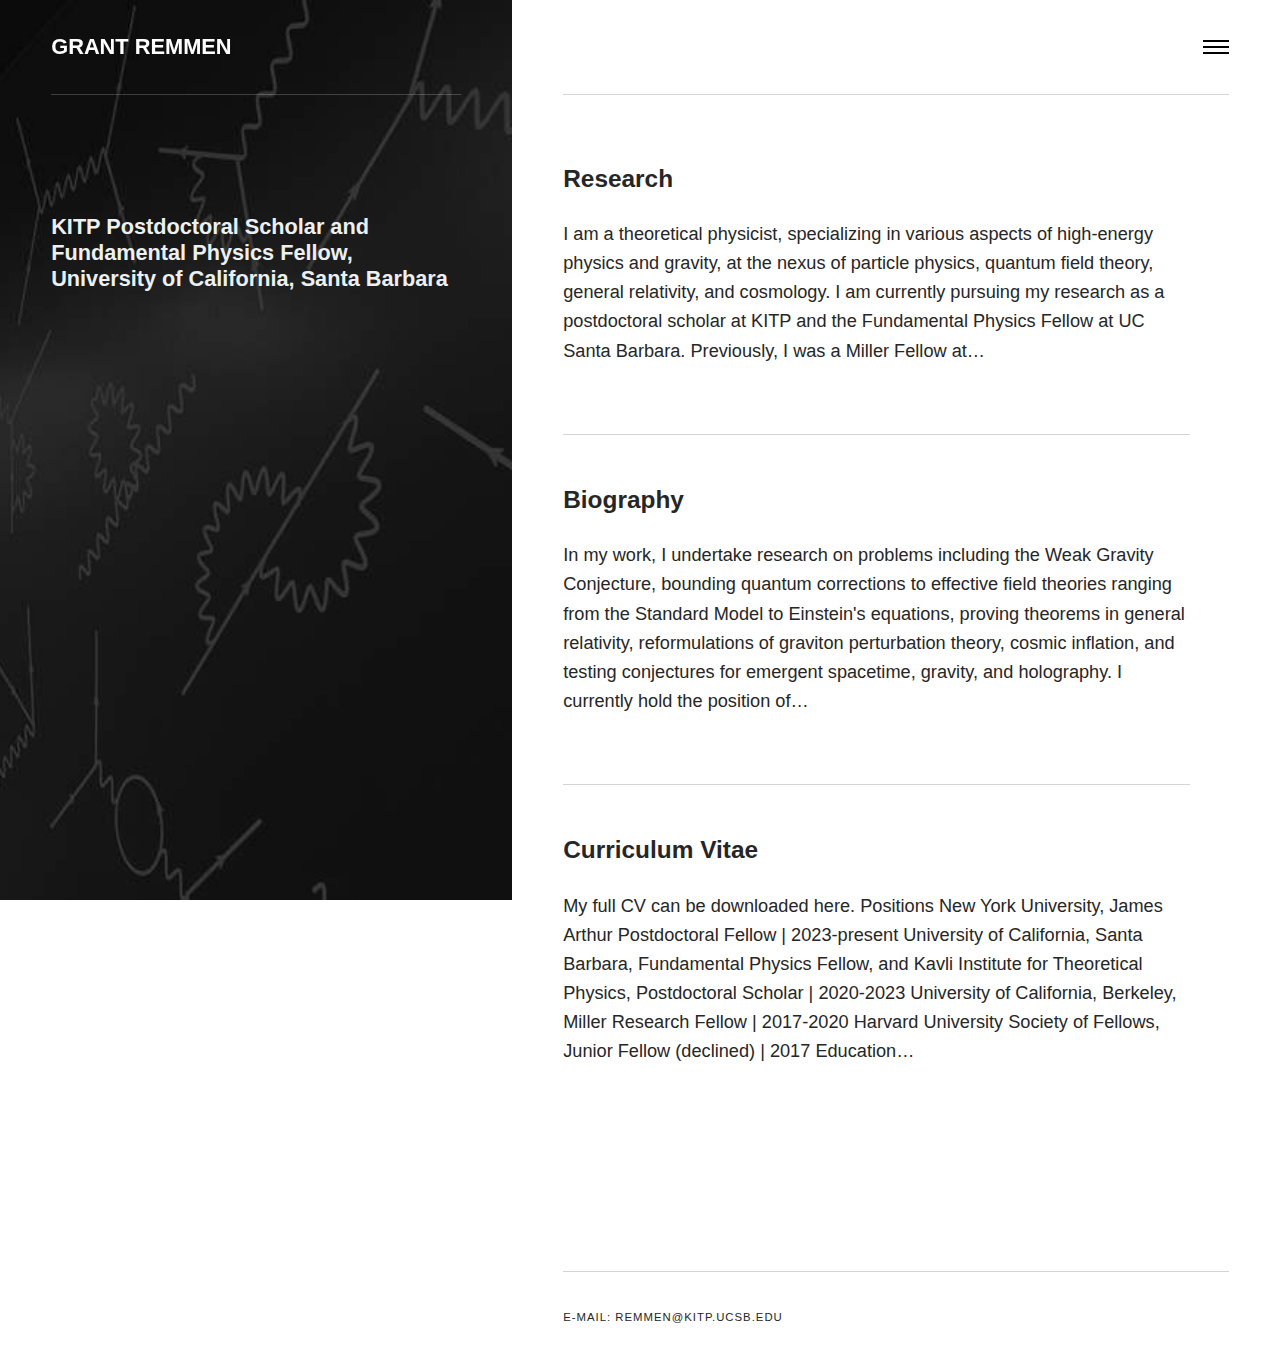
==== commit 337d123a: "Updated from Publii" ====
--- a/index.html
+++ b/index.html
@@ -1,4 +1,4 @@
-<!DOCTYPE html><html lang="en"><head><meta charset="utf-8"><meta http-equiv="X-UA-Compatible" content="IE=edge"><meta name="viewport" content="width=device-width,initial-scale=1"><title>Grant Remmen</title><meta name="generator" content="Publii Open-Source CMS for Static Site"><link rel="canonical" href="https://grantremmen.github.io/"><meta property="og:title" content="Grant Remmen"><meta property="og:site_name" content="Grant Remmen"><meta property="og:description" content=""><meta property="og:url" content="https://grantremmen.github.io/"><meta property="og:type" content="website"><style>:root{--body-font:-apple-system,BlinkMacSystemFont,"Segoe UI",Roboto,Oxygen,Ubuntu,Cantarell,"Fira Sans","Droid Sans","Helvetica Neue",Arial,sans-serif,"Apple Color Emoji","Segoe UI Emoji","Segoe UI Symbol";--heading-font:var(--body-font);--logo-font:var(--body-font);--menu-font:var(--body-font)}</style><link rel="stylesheet" href="https://grantremmen.github.io/assets/css/style.css?v=be000fe3514540e5e10b706588171d77"><script type="application/ld+json">{"@context":"http://schema.org","@type":"Organization","name":"Grant Remmen","url":"https://grantremmen.github.io/"}</script></head><body><div class="container js-container"><nav class="menu"><ul class="navbar__menu"><li><a href="https://grantremmen.github.io/research.html" target="_self">Research</a></li><li><a href="https://grantremmen.github.io/biography.html" target="_self">Biography</a></li><li><a href="https://grantremmen.github.io/curriculum-vitae.html" target="_self">Curriculum Vitae</a></li></ul></nav><div class="content"><header class="top"><div class="top__item"><a class="logo" href="https://grantremmen.github.io/">Grant Remmen</a></div><div class="top__item top__item--right"><button class="menu-toggle js-menu-toggle" aria-label="Menu" aria-expanded="false"><span class="menu-toggle-box"><span class="menu-toggle-inner">Menu</span></span></button></div></header><main class="main"><div class="main__left"><figure class="hero"><img src="https://grantremmen.github.io/media/website/21-alt_feynman_mural_in_downs-l_credit_takashige_ikawa_image.jpg" srcset="https://grantremmen.github.io/media/website/responsive/21-alt_feynman_mural_in_downs-l_credit_takashige_ikawa_image-xs.jpg 300w, https://grantremmen.github.io/media/website/responsive/21-alt_feynman_mural_in_downs-l_credit_takashige_ikawa_image-sm.jpg 480w, https://grantremmen.github.io/media/website/responsive/21-alt_feynman_mural_in_downs-l_credit_takashige_ikawa_image-md.jpg 768w, https://grantremmen.github.io/media/website/responsive/21-alt_feynman_mural_in_downs-l_credit_takashige_ikawa_image-lg.jpg 1024w, https://grantremmen.github.io/media/website/responsive/21-alt_feynman_mural_in_downs-l_credit_takashige_ikawa_image-xl.jpg 1280w, https://grantremmen.github.io/media/website/responsive/21-alt_feynman_mural_in_downs-l_credit_takashige_ikawa_image-2xl.jpg 1600w" sizes="(min-width: 61.3125em) 50vw, 100vw" loading="eager" width="1600" height="1272" alt=""></figure><header><h3><span style="color: #ecf0f1;">KITP Postdoctoral Scholar and Fundamental Physics Fellow, University of California, Santa Barbara</span></h3></header></div><div class="main__right feed"><div><article class="feed__item"><header><h2><a href="https://grantremmen.github.io/research.html">Research</a></h2></header><p>I am a theoretical physicist, specializing in various aspects of high-energy physics and gravity, at the nexus of particle physics, quantum field theory, general relativity, and cosmology. I am currently pursuing my research as a postdoctoral scholar at KITP and the Fundamental Physics Fellow at UC Santa Barbara. Previously, I was a Miller Fellow at&hellip;</p></article><article class="feed__item"><header><h2><a href="https://grantremmen.github.io/biography.html">Biography</a></h2></header><p>In my work, I undertake research on problems including the Weak Gravity Conjecture, bounding quantum corrections to effective field theories ranging from the Standard Model to Einstein's equations, proving theorems in general relativity, reformulations of graviton perturbation theory, cosmic inflation, and testing conjectures for emergent spacetime, gravity, and holography. I currently hold a joint affiliation&hellip;</p></article><article class="feed__item"><header><h2><a href="https://grantremmen.github.io/curriculum-vitae.html">Curriculum Vitae</a></h2></header><p>My full CV can be downloaded here. Positions University of California, Santa Barbara, Fundamental Physics Fellow, and Kavli Institute for Theoretical Physics, Postdoctoral Scholar | 2020-present University of California, Berkeley, Miller Research Fellow | 2017-2020 Harvard University Society of Fellows, Junior Fellow (declined) | 2017 Education California Institute of Technology | PhD 2017, Physics University of&hellip;</p></article></div></div></main><footer class="footer"><div class="footer__copyright">e-mail: remmen@kitp.ucsb.edu</div></footer></div></div><script defer="defer" src="https://grantremmen.github.io/assets/js/scripts.min.js?v=babd20e2a0a25821e63a0529c9feaae0"></script><script>var images = document.querySelectorAll('img[loading]');
+<!DOCTYPE html><html lang="en"><head><meta charset="utf-8"><meta http-equiv="X-UA-Compatible" content="IE=edge"><meta name="viewport" content="width=device-width,initial-scale=1"><title>Grant Remmen</title><meta name="generator" content="Publii Open-Source CMS for Static Site"><link rel="canonical" href="https://grantremmen.github.io/"><meta property="og:title" content="Grant Remmen"><meta property="og:site_name" content="Grant Remmen"><meta property="og:description" content=""><meta property="og:url" content="https://grantremmen.github.io/"><meta property="og:type" content="website"><style>:root{--body-font:-apple-system,BlinkMacSystemFont,"Segoe UI",Roboto,Oxygen,Ubuntu,Cantarell,"Fira Sans","Droid Sans","Helvetica Neue",Arial,sans-serif,"Apple Color Emoji","Segoe UI Emoji","Segoe UI Symbol";--heading-font:var(--body-font);--logo-font:var(--body-font);--menu-font:var(--body-font)}</style><link rel="stylesheet" href="https://grantremmen.github.io/assets/css/style.css?v=be000fe3514540e5e10b706588171d77"><script type="application/ld+json">{"@context":"http://schema.org","@type":"Organization","name":"Grant Remmen","url":"https://grantremmen.github.io/"}</script></head><body><div class="container js-container"><nav class="menu"><ul class="navbar__menu"><li><a href="https://grantremmen.github.io/research.html" target="_self">Research</a></li><li><a href="https://grantremmen.github.io/biography.html" target="_self">Biography</a></li><li><a href="https://grantremmen.github.io/curriculum-vitae.html" target="_self">Curriculum Vitae</a></li></ul></nav><div class="content"><header class="top"><div class="top__item"><a class="logo" href="https://grantremmen.github.io/">Grant Remmen</a></div><div class="top__item top__item--right"><button class="menu-toggle js-menu-toggle" aria-label="Menu" aria-expanded="false"><span class="menu-toggle-box"><span class="menu-toggle-inner">Menu</span></span></button></div></header><main class="main"><div class="main__left"><figure class="hero"><img src="https://grantremmen.github.io/media/website/21-alt_feynman_mural_in_downs-l_credit_takashige_ikawa_image.jpg" srcset="https://grantremmen.github.io/media/website/responsive/21-alt_feynman_mural_in_downs-l_credit_takashige_ikawa_image-xs.jpg 300w, https://grantremmen.github.io/media/website/responsive/21-alt_feynman_mural_in_downs-l_credit_takashige_ikawa_image-sm.jpg 480w, https://grantremmen.github.io/media/website/responsive/21-alt_feynman_mural_in_downs-l_credit_takashige_ikawa_image-md.jpg 768w, https://grantremmen.github.io/media/website/responsive/21-alt_feynman_mural_in_downs-l_credit_takashige_ikawa_image-lg.jpg 1024w, https://grantremmen.github.io/media/website/responsive/21-alt_feynman_mural_in_downs-l_credit_takashige_ikawa_image-xl.jpg 1280w, https://grantremmen.github.io/media/website/responsive/21-alt_feynman_mural_in_downs-l_credit_takashige_ikawa_image-2xl.jpg 1600w" sizes="(min-width: 61.3125em) 50vw, 100vw" loading="eager" width="1600" height="1272" alt=""></figure><header><h3><span style="color: #ecf0f1;">KITP Postdoctoral Scholar and Fundamental Physics Fellow, University of California, Santa Barbara</span></h3></header></div><div class="main__right feed"><div><article class="feed__item"><header><h2><a href="https://grantremmen.github.io/research.html">Research</a></h2></header><p>I am a theoretical physicist, specializing in various aspects of high-energy physics and gravity, at the nexus of particle physics, quantum field theory, general relativity, and cosmology. I am currently pursuing my research as a postdoctoral scholar at KITP and the Fundamental Physics Fellow at UC Santa Barbara. Previously, I was a Miller Fellow at&hellip;</p></article><article class="feed__item"><header><h2><a href="https://grantremmen.github.io/biography.html">Biography</a></h2></header><p>In my work, I undertake research on problems including the Weak Gravity Conjecture, bounding quantum corrections to effective field theories ranging from the Standard Model to Einstein's equations, proving theorems in general relativity, reformulations of graviton perturbation theory, cosmic inflation, and testing conjectures for emergent spacetime, gravity, and holography. I currently hold the position of&hellip;</p></article><article class="feed__item"><header><h2><a href="https://grantremmen.github.io/curriculum-vitae.html">Curriculum Vitae</a></h2></header><p>My full CV can be downloaded here. Positions New York University, James Arthur Postdoctoral Fellow | 2023-present University of California, Santa Barbara, Fundamental Physics Fellow, and Kavli Institute for Theoretical Physics, Postdoctoral Scholar | 2020-2023 University of California, Berkeley, Miller Research Fellow | 2017-2020 Harvard University Society of Fellows, Junior Fellow (declined) | 2017 Education&hellip;</p></article></div></div></main><footer class="footer"><div class="footer__copyright">e-mail: remmen@kitp.ucsb.edu</div></footer></div></div><script defer="defer" src="https://grantremmen.github.io/assets/js/scripts.min.js?v=babd20e2a0a25821e63a0529c9feaae0"></script><script>var images = document.querySelectorAll('img[loading]');
 
         for (var i = 0; i < images.length; i++) {
             if (images[i].complete) {
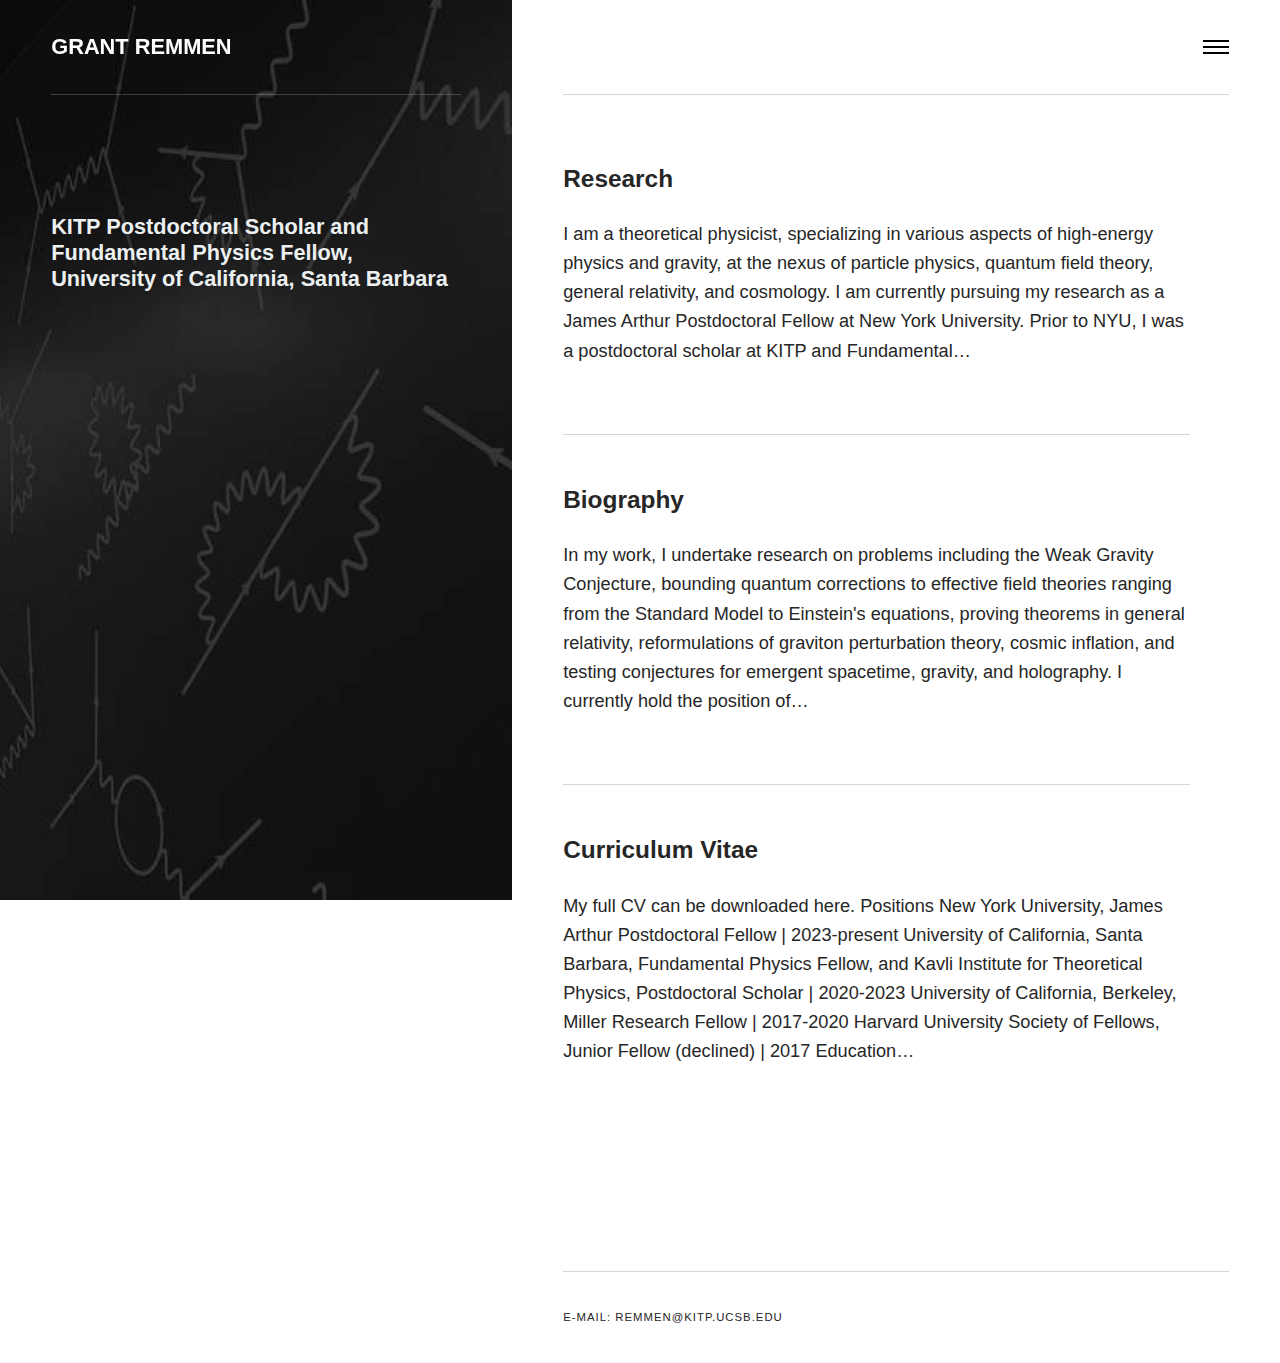
==== commit 4e40b1be: "Updated from Publii" ====
--- a/index.html
+++ b/index.html
@@ -1,4 +1,4 @@
-<!DOCTYPE html><html lang="en"><head><meta charset="utf-8"><meta http-equiv="X-UA-Compatible" content="IE=edge"><meta name="viewport" content="width=device-width,initial-scale=1"><title>Grant Remmen</title><meta name="generator" content="Publii Open-Source CMS for Static Site"><link rel="canonical" href="https://grantremmen.github.io/"><meta property="og:title" content="Grant Remmen"><meta property="og:site_name" content="Grant Remmen"><meta property="og:description" content=""><meta property="og:url" content="https://grantremmen.github.io/"><meta property="og:type" content="website"><style>:root{--body-font:-apple-system,BlinkMacSystemFont,"Segoe UI",Roboto,Oxygen,Ubuntu,Cantarell,"Fira Sans","Droid Sans","Helvetica Neue",Arial,sans-serif,"Apple Color Emoji","Segoe UI Emoji","Segoe UI Symbol";--heading-font:var(--body-font);--logo-font:var(--body-font);--menu-font:var(--body-font)}</style><link rel="stylesheet" href="https://grantremmen.github.io/assets/css/style.css?v=be000fe3514540e5e10b706588171d77"><script type="application/ld+json">{"@context":"http://schema.org","@type":"Organization","name":"Grant Remmen","url":"https://grantremmen.github.io/"}</script></head><body><div class="container js-container"><nav class="menu"><ul class="navbar__menu"><li><a href="https://grantremmen.github.io/research.html" target="_self">Research</a></li><li><a href="https://grantremmen.github.io/biography.html" target="_self">Biography</a></li><li><a href="https://grantremmen.github.io/curriculum-vitae.html" target="_self">Curriculum Vitae</a></li></ul></nav><div class="content"><header class="top"><div class="top__item"><a class="logo" href="https://grantremmen.github.io/">Grant Remmen</a></div><div class="top__item top__item--right"><button class="menu-toggle js-menu-toggle" aria-label="Menu" aria-expanded="false"><span class="menu-toggle-box"><span class="menu-toggle-inner">Menu</span></span></button></div></header><main class="main"><div class="main__left"><figure class="hero"><img src="https://grantremmen.github.io/media/website/21-alt_feynman_mural_in_downs-l_credit_takashige_ikawa_image.jpg" srcset="https://grantremmen.github.io/media/website/responsive/21-alt_feynman_mural_in_downs-l_credit_takashige_ikawa_image-xs.jpg 300w, https://grantremmen.github.io/media/website/responsive/21-alt_feynman_mural_in_downs-l_credit_takashige_ikawa_image-sm.jpg 480w, https://grantremmen.github.io/media/website/responsive/21-alt_feynman_mural_in_downs-l_credit_takashige_ikawa_image-md.jpg 768w, https://grantremmen.github.io/media/website/responsive/21-alt_feynman_mural_in_downs-l_credit_takashige_ikawa_image-lg.jpg 1024w, https://grantremmen.github.io/media/website/responsive/21-alt_feynman_mural_in_downs-l_credit_takashige_ikawa_image-xl.jpg 1280w, https://grantremmen.github.io/media/website/responsive/21-alt_feynman_mural_in_downs-l_credit_takashige_ikawa_image-2xl.jpg 1600w" sizes="(min-width: 61.3125em) 50vw, 100vw" loading="eager" width="1600" height="1272" alt=""></figure><header><h3><span style="color: #ecf0f1;">KITP Postdoctoral Scholar and Fundamental Physics Fellow, University of California, Santa Barbara</span></h3></header></div><div class="main__right feed"><div><article class="feed__item"><header><h2><a href="https://grantremmen.github.io/research.html">Research</a></h2></header><p>I am a theoretical physicist, specializing in various aspects of high-energy physics and gravity, at the nexus of particle physics, quantum field theory, general relativity, and cosmology. I am currently pursuing my research as a postdoctoral scholar at KITP and the Fundamental Physics Fellow at UC Santa Barbara. Previously, I was a Miller Fellow at&hellip;</p></article><article class="feed__item"><header><h2><a href="https://grantremmen.github.io/biography.html">Biography</a></h2></header><p>In my work, I undertake research on problems including the Weak Gravity Conjecture, bounding quantum corrections to effective field theories ranging from the Standard Model to Einstein's equations, proving theorems in general relativity, reformulations of graviton perturbation theory, cosmic inflation, and testing conjectures for emergent spacetime, gravity, and holography. I currently hold the position of&hellip;</p></article><article class="feed__item"><header><h2><a href="https://grantremmen.github.io/curriculum-vitae.html">Curriculum Vitae</a></h2></header><p>My full CV can be downloaded here. Positions New York University, James Arthur Postdoctoral Fellow | 2023-present University of California, Santa Barbara, Fundamental Physics Fellow, and Kavli Institute for Theoretical Physics, Postdoctoral Scholar | 2020-2023 University of California, Berkeley, Miller Research Fellow | 2017-2020 Harvard University Society of Fellows, Junior Fellow (declined) | 2017 Education&hellip;</p></article></div></div></main><footer class="footer"><div class="footer__copyright">e-mail: remmen@kitp.ucsb.edu</div></footer></div></div><script defer="defer" src="https://grantremmen.github.io/assets/js/scripts.min.js?v=babd20e2a0a25821e63a0529c9feaae0"></script><script>var images = document.querySelectorAll('img[loading]');
+<!DOCTYPE html><html lang="en"><head><meta charset="utf-8"><meta http-equiv="X-UA-Compatible" content="IE=edge"><meta name="viewport" content="width=device-width,initial-scale=1"><title>Grant Remmen</title><meta name="generator" content="Publii Open-Source CMS for Static Site"><link rel="canonical" href="https://grantremmen.github.io/"><meta property="og:title" content="Grant Remmen"><meta property="og:site_name" content="Grant Remmen"><meta property="og:description" content=""><meta property="og:url" content="https://grantremmen.github.io/"><meta property="og:type" content="website"><style>:root{--body-font:-apple-system,BlinkMacSystemFont,"Segoe UI",Roboto,Oxygen,Ubuntu,Cantarell,"Fira Sans","Droid Sans","Helvetica Neue",Arial,sans-serif,"Apple Color Emoji","Segoe UI Emoji","Segoe UI Symbol";--heading-font:var(--body-font);--logo-font:var(--body-font);--menu-font:var(--body-font)}</style><link rel="stylesheet" href="https://grantremmen.github.io/assets/css/style.css?v=be000fe3514540e5e10b706588171d77"><script type="application/ld+json">{"@context":"http://schema.org","@type":"Organization","name":"Grant Remmen","url":"https://grantremmen.github.io/"}</script></head><body><div class="container js-container"><nav class="menu"><ul class="navbar__menu"><li><a href="https://grantremmen.github.io/research.html" target="_self">Research</a></li><li><a href="https://grantremmen.github.io/biography.html" target="_self">Biography</a></li><li><a href="https://grantremmen.github.io/curriculum-vitae.html" target="_self">Curriculum Vitae</a></li></ul></nav><div class="content"><header class="top"><div class="top__item"><a class="logo" href="https://grantremmen.github.io/">Grant Remmen</a></div><div class="top__item top__item--right"><button class="menu-toggle js-menu-toggle" aria-label="Menu" aria-expanded="false"><span class="menu-toggle-box"><span class="menu-toggle-inner">Menu</span></span></button></div></header><main class="main"><div class="main__left"><figure class="hero"><img src="https://grantremmen.github.io/media/website/21-alt_feynman_mural_in_downs-l_credit_takashige_ikawa_image.jpg" srcset="https://grantremmen.github.io/media/website/responsive/21-alt_feynman_mural_in_downs-l_credit_takashige_ikawa_image-xs.jpg 300w, https://grantremmen.github.io/media/website/responsive/21-alt_feynman_mural_in_downs-l_credit_takashige_ikawa_image-sm.jpg 480w, https://grantremmen.github.io/media/website/responsive/21-alt_feynman_mural_in_downs-l_credit_takashige_ikawa_image-md.jpg 768w, https://grantremmen.github.io/media/website/responsive/21-alt_feynman_mural_in_downs-l_credit_takashige_ikawa_image-lg.jpg 1024w, https://grantremmen.github.io/media/website/responsive/21-alt_feynman_mural_in_downs-l_credit_takashige_ikawa_image-xl.jpg 1280w, https://grantremmen.github.io/media/website/responsive/21-alt_feynman_mural_in_downs-l_credit_takashige_ikawa_image-2xl.jpg 1600w" sizes="(min-width: 61.3125em) 50vw, 100vw" loading="eager" width="1600" height="1272" alt=""></figure><header><h3><span style="color: #ecf0f1;">KITP Postdoctoral Scholar and Fundamental Physics Fellow, University of California, Santa Barbara</span></h3></header></div><div class="main__right feed"><div><article class="feed__item"><header><h2><a href="https://grantremmen.github.io/research.html">Research</a></h2></header><p>I am a theoretical physicist, specializing in various aspects of high-energy physics and gravity, at the nexus of particle physics, quantum field theory, general relativity, and cosmology. I am currently pursuing my research as a James Arthur Postdoctoral Fellow at New York University. Prior to NYU, I was a postdoctoral scholar at KITP and Fundamental&hellip;</p></article><article class="feed__item"><header><h2><a href="https://grantremmen.github.io/biography.html">Biography</a></h2></header><p>In my work, I undertake research on problems including the Weak Gravity Conjecture, bounding quantum corrections to effective field theories ranging from the Standard Model to Einstein's equations, proving theorems in general relativity, reformulations of graviton perturbation theory, cosmic inflation, and testing conjectures for emergent spacetime, gravity, and holography. I currently hold the position of&hellip;</p></article><article class="feed__item"><header><h2><a href="https://grantremmen.github.io/curriculum-vitae.html">Curriculum Vitae</a></h2></header><p>My full CV can be downloaded here. Positions New York University, James Arthur Postdoctoral Fellow | 2023-present University of California, Santa Barbara, Fundamental Physics Fellow, and Kavli Institute for Theoretical Physics, Postdoctoral Scholar | 2020-2023 University of California, Berkeley, Miller Research Fellow | 2017-2020 Harvard University Society of Fellows, Junior Fellow (declined) | 2017 Education&hellip;</p></article></div></div></main><footer class="footer"><div class="footer__copyright">e-mail: remmen@kitp.ucsb.edu</div></footer></div></div><script defer="defer" src="https://grantremmen.github.io/assets/js/scripts.min.js?v=babd20e2a0a25821e63a0529c9feaae0"></script><script>var images = document.querySelectorAll('img[loading]');
 
         for (var i = 0; i < images.length; i++) {
             if (images[i].complete) {
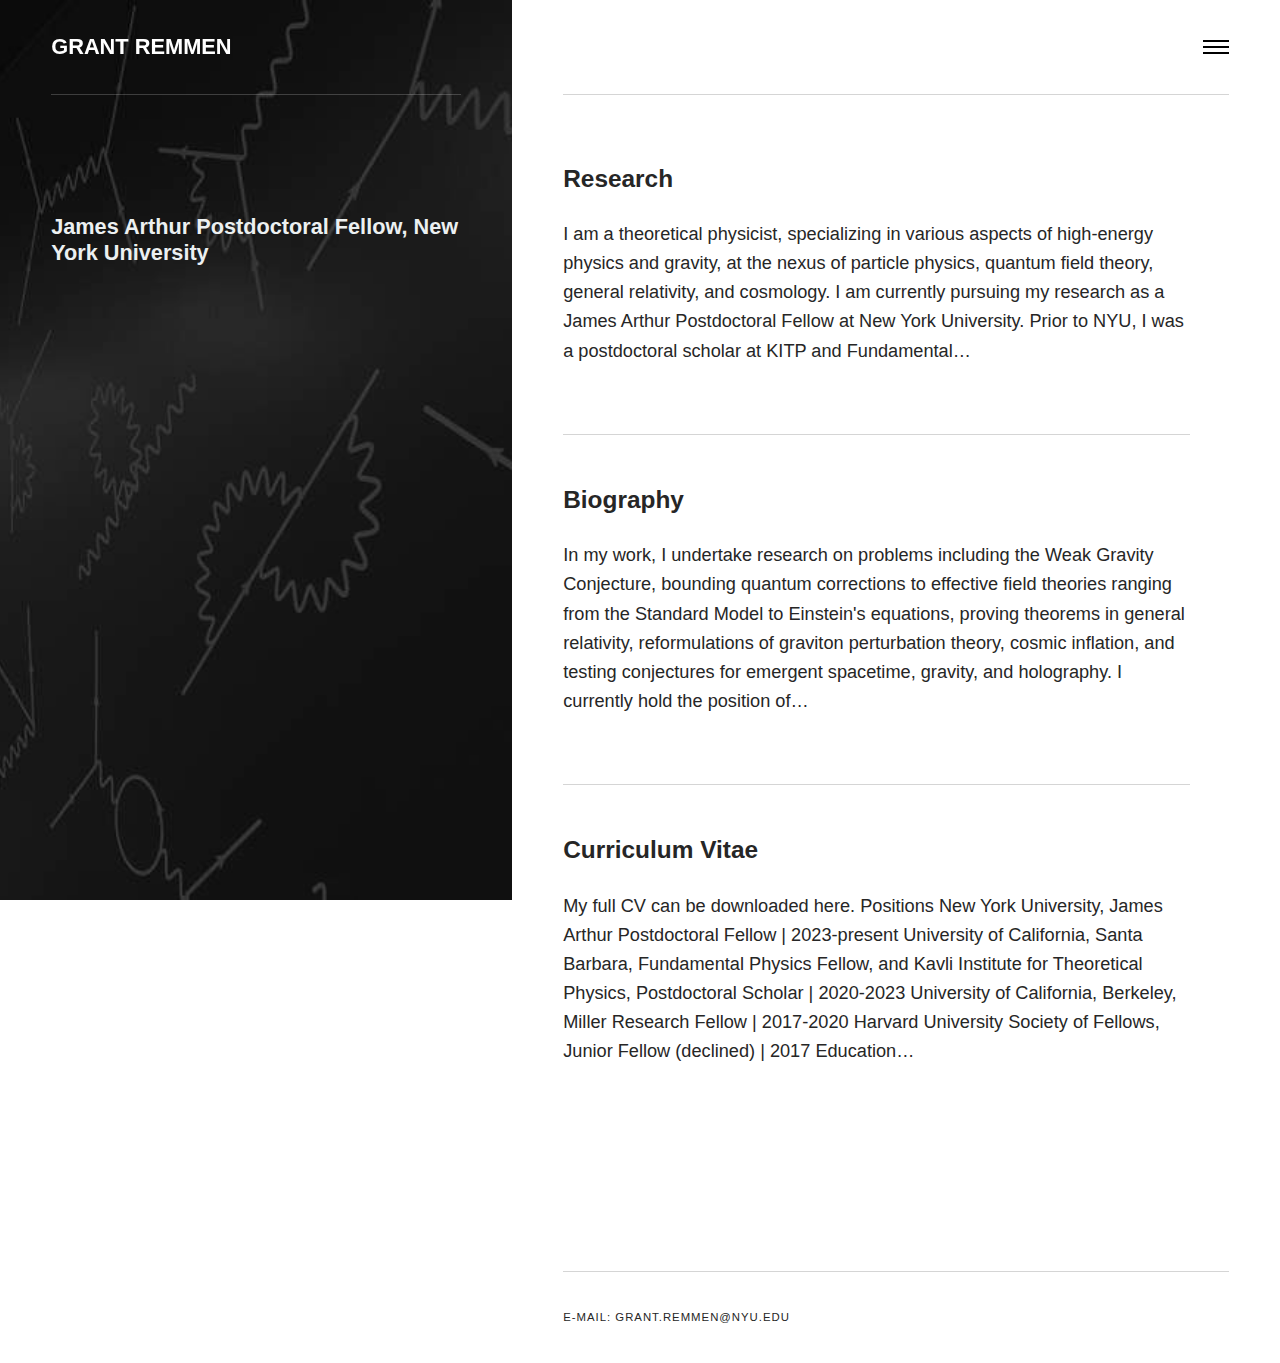
==== commit 622e3085: "Updated from Publii" ====
--- a/index.html
+++ b/index.html
@@ -1,4 +1,4 @@
-<!DOCTYPE html><html lang="en"><head><meta charset="utf-8"><meta http-equiv="X-UA-Compatible" content="IE=edge"><meta name="viewport" content="width=device-width,initial-scale=1"><title>Grant Remmen</title><meta name="generator" content="Publii Open-Source CMS for Static Site"><link rel="canonical" href="https://grantremmen.github.io/"><meta property="og:title" content="Grant Remmen"><meta property="og:site_name" content="Grant Remmen"><meta property="og:description" content=""><meta property="og:url" content="https://grantremmen.github.io/"><meta property="og:type" content="website"><style>:root{--body-font:-apple-system,BlinkMacSystemFont,"Segoe UI",Roboto,Oxygen,Ubuntu,Cantarell,"Fira Sans","Droid Sans","Helvetica Neue",Arial,sans-serif,"Apple Color Emoji","Segoe UI Emoji","Segoe UI Symbol";--heading-font:var(--body-font);--logo-font:var(--body-font);--menu-font:var(--body-font)}</style><link rel="stylesheet" href="https://grantremmen.github.io/assets/css/style.css?v=be000fe3514540e5e10b706588171d77"><script type="application/ld+json">{"@context":"http://schema.org","@type":"Organization","name":"Grant Remmen","url":"https://grantremmen.github.io/"}</script></head><body><div class="container js-container"><nav class="menu"><ul class="navbar__menu"><li><a href="https://grantremmen.github.io/research.html" target="_self">Research</a></li><li><a href="https://grantremmen.github.io/biography.html" target="_self">Biography</a></li><li><a href="https://grantremmen.github.io/curriculum-vitae.html" target="_self">Curriculum Vitae</a></li></ul></nav><div class="content"><header class="top"><div class="top__item"><a class="logo" href="https://grantremmen.github.io/">Grant Remmen</a></div><div class="top__item top__item--right"><button class="menu-toggle js-menu-toggle" aria-label="Menu" aria-expanded="false"><span class="menu-toggle-box"><span class="menu-toggle-inner">Menu</span></span></button></div></header><main class="main"><div class="main__left"><figure class="hero"><img src="https://grantremmen.github.io/media/website/21-alt_feynman_mural_in_downs-l_credit_takashige_ikawa_image.jpg" srcset="https://grantremmen.github.io/media/website/responsive/21-alt_feynman_mural_in_downs-l_credit_takashige_ikawa_image-xs.jpg 300w, https://grantremmen.github.io/media/website/responsive/21-alt_feynman_mural_in_downs-l_credit_takashige_ikawa_image-sm.jpg 480w, https://grantremmen.github.io/media/website/responsive/21-alt_feynman_mural_in_downs-l_credit_takashige_ikawa_image-md.jpg 768w, https://grantremmen.github.io/media/website/responsive/21-alt_feynman_mural_in_downs-l_credit_takashige_ikawa_image-lg.jpg 1024w, https://grantremmen.github.io/media/website/responsive/21-alt_feynman_mural_in_downs-l_credit_takashige_ikawa_image-xl.jpg 1280w, https://grantremmen.github.io/media/website/responsive/21-alt_feynman_mural_in_downs-l_credit_takashige_ikawa_image-2xl.jpg 1600w" sizes="(min-width: 61.3125em) 50vw, 100vw" loading="eager" width="1600" height="1272" alt=""></figure><header><h3><span style="color: #ecf0f1;">KITP Postdoctoral Scholar and Fundamental Physics Fellow, University of California, Santa Barbara</span></h3></header></div><div class="main__right feed"><div><article class="feed__item"><header><h2><a href="https://grantremmen.github.io/research.html">Research</a></h2></header><p>I am a theoretical physicist, specializing in various aspects of high-energy physics and gravity, at the nexus of particle physics, quantum field theory, general relativity, and cosmology. I am currently pursuing my research as a James Arthur Postdoctoral Fellow at New York University. Prior to NYU, I was a postdoctoral scholar at KITP and Fundamental&hellip;</p></article><article class="feed__item"><header><h2><a href="https://grantremmen.github.io/biography.html">Biography</a></h2></header><p>In my work, I undertake research on problems including the Weak Gravity Conjecture, bounding quantum corrections to effective field theories ranging from the Standard Model to Einstein's equations, proving theorems in general relativity, reformulations of graviton perturbation theory, cosmic inflation, and testing conjectures for emergent spacetime, gravity, and holography. I currently hold the position of&hellip;</p></article><article class="feed__item"><header><h2><a href="https://grantremmen.github.io/curriculum-vitae.html">Curriculum Vitae</a></h2></header><p>My full CV can be downloaded here. Positions New York University, James Arthur Postdoctoral Fellow | 2023-present University of California, Santa Barbara, Fundamental Physics Fellow, and Kavli Institute for Theoretical Physics, Postdoctoral Scholar | 2020-2023 University of California, Berkeley, Miller Research Fellow | 2017-2020 Harvard University Society of Fellows, Junior Fellow (declined) | 2017 Education&hellip;</p></article></div></div></main><footer class="footer"><div class="footer__copyright">e-mail: remmen@kitp.ucsb.edu</div></footer></div></div><script defer="defer" src="https://grantremmen.github.io/assets/js/scripts.min.js?v=babd20e2a0a25821e63a0529c9feaae0"></script><script>var images = document.querySelectorAll('img[loading]');
+<!DOCTYPE html><html lang="en"><head><meta charset="utf-8"><meta http-equiv="X-UA-Compatible" content="IE=edge"><meta name="viewport" content="width=device-width,initial-scale=1"><title>Grant Remmen</title><meta name="generator" content="Publii Open-Source CMS for Static Site"><link rel="canonical" href="https://grantremmen.github.io/"><meta property="og:title" content="Grant Remmen"><meta property="og:site_name" content="Grant Remmen"><meta property="og:description" content=""><meta property="og:url" content="https://grantremmen.github.io/"><meta property="og:type" content="website"><style>:root{--body-font:-apple-system,BlinkMacSystemFont,"Segoe UI",Roboto,Oxygen,Ubuntu,Cantarell,"Fira Sans","Droid Sans","Helvetica Neue",Arial,sans-serif,"Apple Color Emoji","Segoe UI Emoji","Segoe UI Symbol";--heading-font:var(--body-font);--logo-font:var(--body-font);--menu-font:var(--body-font)}</style><link rel="stylesheet" href="https://grantremmen.github.io/assets/css/style.css?v=be000fe3514540e5e10b706588171d77"><script type="application/ld+json">{"@context":"http://schema.org","@type":"Organization","name":"Grant Remmen","url":"https://grantremmen.github.io/"}</script></head><body><div class="container js-container"><nav class="menu"><ul class="navbar__menu"><li><a href="https://grantremmen.github.io/research.html" target="_self">Research</a></li><li><a href="https://grantremmen.github.io/biography.html" target="_self">Biography</a></li><li><a href="https://grantremmen.github.io/curriculum-vitae.html" target="_self">Curriculum Vitae</a></li></ul></nav><div class="content"><header class="top"><div class="top__item"><a class="logo" href="https://grantremmen.github.io/">Grant Remmen</a></div><div class="top__item top__item--right"><button class="menu-toggle js-menu-toggle" aria-label="Menu" aria-expanded="false"><span class="menu-toggle-box"><span class="menu-toggle-inner">Menu</span></span></button></div></header><main class="main"><div class="main__left"><figure class="hero"><img src="https://grantremmen.github.io/media/website/21-alt_feynman_mural_in_downs-l_credit_takashige_ikawa_image.jpg" srcset="https://grantremmen.github.io/media/website/responsive/21-alt_feynman_mural_in_downs-l_credit_takashige_ikawa_image-xs.jpg 300w, https://grantremmen.github.io/media/website/responsive/21-alt_feynman_mural_in_downs-l_credit_takashige_ikawa_image-sm.jpg 480w, https://grantremmen.github.io/media/website/responsive/21-alt_feynman_mural_in_downs-l_credit_takashige_ikawa_image-md.jpg 768w, https://grantremmen.github.io/media/website/responsive/21-alt_feynman_mural_in_downs-l_credit_takashige_ikawa_image-lg.jpg 1024w, https://grantremmen.github.io/media/website/responsive/21-alt_feynman_mural_in_downs-l_credit_takashige_ikawa_image-xl.jpg 1280w, https://grantremmen.github.io/media/website/responsive/21-alt_feynman_mural_in_downs-l_credit_takashige_ikawa_image-2xl.jpg 1600w" sizes="(min-width: 61.3125em) 50vw, 100vw" loading="eager" width="1600" height="1272" alt=""></figure><header><h3><span style="color: #ecf0f1;">James Arthur Postdoctoral Fellow, New York University</span></h3></header></div><div class="main__right feed"><div><article class="feed__item"><header><h2><a href="https://grantremmen.github.io/research.html">Research</a></h2></header><p>I am a theoretical physicist, specializing in various aspects of high-energy physics and gravity, at the nexus of particle physics, quantum field theory, general relativity, and cosmology. I am currently pursuing my research as a James Arthur Postdoctoral Fellow at New York University. Prior to NYU, I was a postdoctoral scholar at KITP and Fundamental&hellip;</p></article><article class="feed__item"><header><h2><a href="https://grantremmen.github.io/biography.html">Biography</a></h2></header><p>In my work, I undertake research on problems including the Weak Gravity Conjecture, bounding quantum corrections to effective field theories ranging from the Standard Model to Einstein's equations, proving theorems in general relativity, reformulations of graviton perturbation theory, cosmic inflation, and testing conjectures for emergent spacetime, gravity, and holography. I currently hold the position of&hellip;</p></article><article class="feed__item"><header><h2><a href="https://grantremmen.github.io/curriculum-vitae.html">Curriculum Vitae</a></h2></header><p>My full CV can be downloaded here. Positions New York University, James Arthur Postdoctoral Fellow | 2023-present University of California, Santa Barbara, Fundamental Physics Fellow, and Kavli Institute for Theoretical Physics, Postdoctoral Scholar | 2020-2023 University of California, Berkeley, Miller Research Fellow | 2017-2020 Harvard University Society of Fellows, Junior Fellow (declined) | 2017 Education&hellip;</p></article></div></div></main><footer class="footer"><div class="footer__copyright">e-mail: grant.remmen@nyu.edu</div></footer></div></div><script defer="defer" src="https://grantremmen.github.io/assets/js/scripts.min.js?v=babd20e2a0a25821e63a0529c9feaae0"></script><script>var images = document.querySelectorAll('img[loading]');
 
         for (var i = 0; i < images.length; i++) {
             if (images[i].complete) {
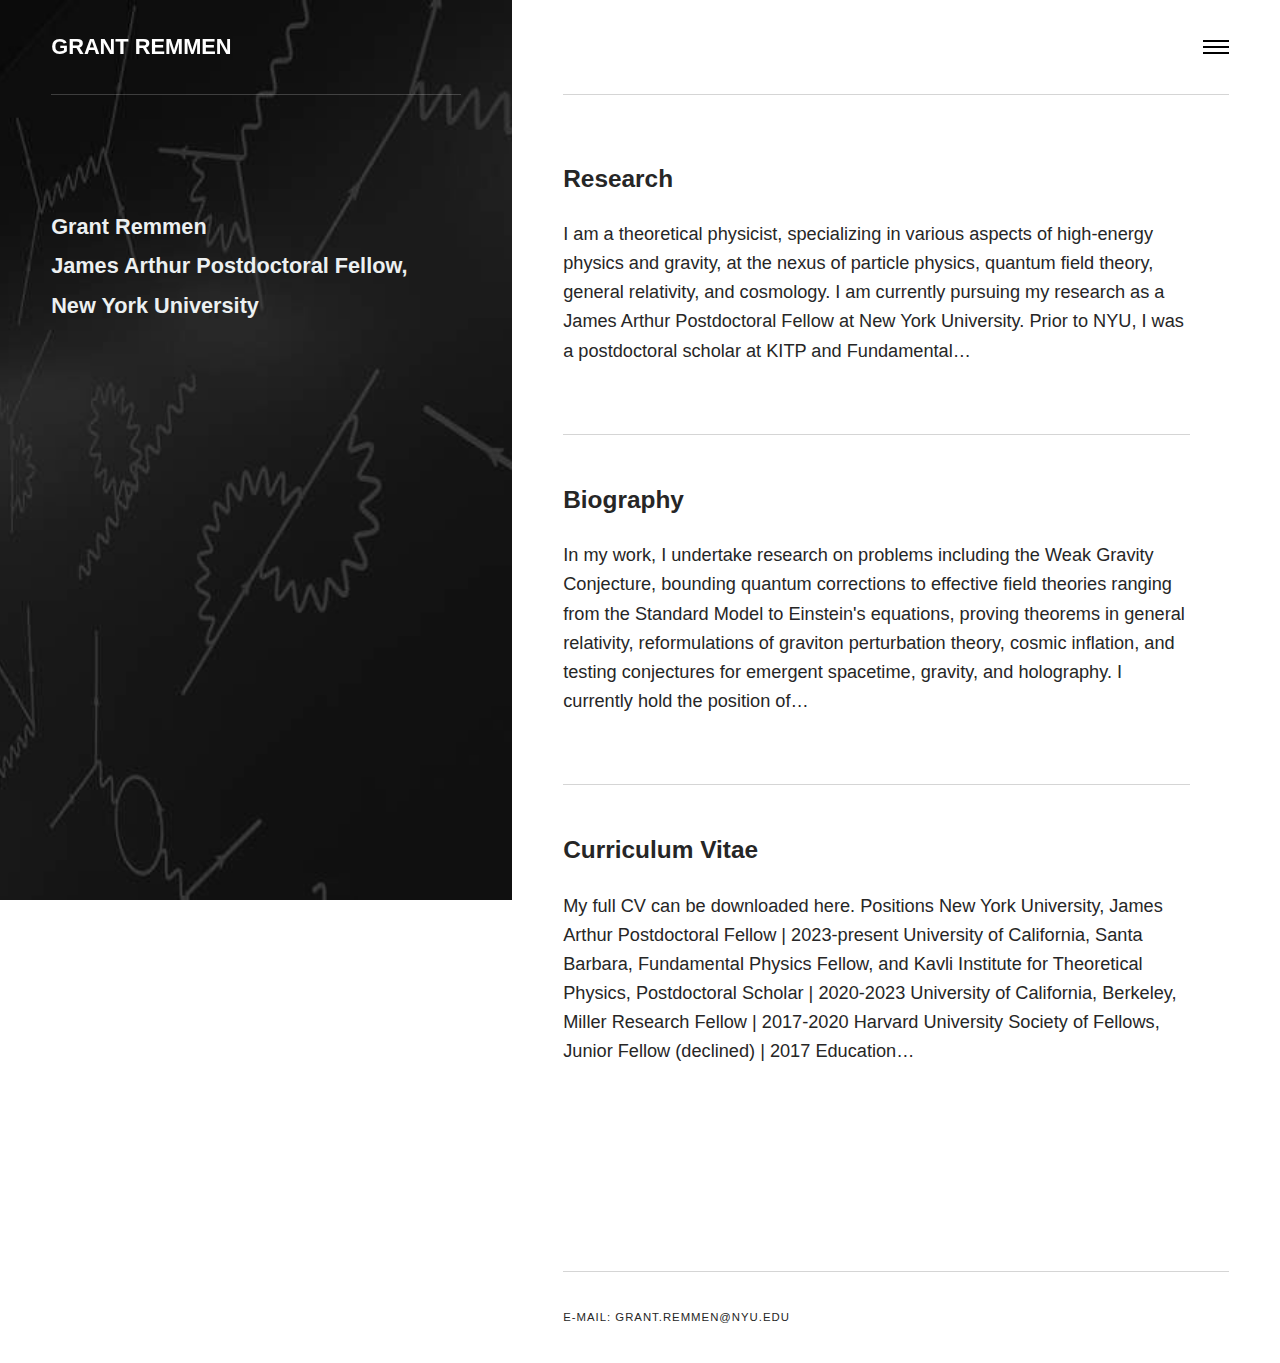
==== commit d74d3b5c: "Updated from Publii" ====
--- a/index.html
+++ b/index.html
@@ -1,4 +1,4 @@
-<!DOCTYPE html><html lang="en"><head><meta charset="utf-8"><meta http-equiv="X-UA-Compatible" content="IE=edge"><meta name="viewport" content="width=device-width,initial-scale=1"><title>Grant Remmen</title><meta name="generator" content="Publii Open-Source CMS for Static Site"><link rel="canonical" href="https://grantremmen.github.io/"><meta property="og:title" content="Grant Remmen"><meta property="og:site_name" content="Grant Remmen"><meta property="og:description" content=""><meta property="og:url" content="https://grantremmen.github.io/"><meta property="og:type" content="website"><style>:root{--body-font:-apple-system,BlinkMacSystemFont,"Segoe UI",Roboto,Oxygen,Ubuntu,Cantarell,"Fira Sans","Droid Sans","Helvetica Neue",Arial,sans-serif,"Apple Color Emoji","Segoe UI Emoji","Segoe UI Symbol";--heading-font:var(--body-font);--logo-font:var(--body-font);--menu-font:var(--body-font)}</style><link rel="stylesheet" href="https://grantremmen.github.io/assets/css/style.css?v=be000fe3514540e5e10b706588171d77"><script type="application/ld+json">{"@context":"http://schema.org","@type":"Organization","name":"Grant Remmen","url":"https://grantremmen.github.io/"}</script></head><body><div class="container js-container"><nav class="menu"><ul class="navbar__menu"><li><a href="https://grantremmen.github.io/research.html" target="_self">Research</a></li><li><a href="https://grantremmen.github.io/biography.html" target="_self">Biography</a></li><li><a href="https://grantremmen.github.io/curriculum-vitae.html" target="_self">Curriculum Vitae</a></li></ul></nav><div class="content"><header class="top"><div class="top__item"><a class="logo" href="https://grantremmen.github.io/">Grant Remmen</a></div><div class="top__item top__item--right"><button class="menu-toggle js-menu-toggle" aria-label="Menu" aria-expanded="false"><span class="menu-toggle-box"><span class="menu-toggle-inner">Menu</span></span></button></div></header><main class="main"><div class="main__left"><figure class="hero"><img src="https://grantremmen.github.io/media/website/21-alt_feynman_mural_in_downs-l_credit_takashige_ikawa_image.jpg" srcset="https://grantremmen.github.io/media/website/responsive/21-alt_feynman_mural_in_downs-l_credit_takashige_ikawa_image-xs.jpg 300w, https://grantremmen.github.io/media/website/responsive/21-alt_feynman_mural_in_downs-l_credit_takashige_ikawa_image-sm.jpg 480w, https://grantremmen.github.io/media/website/responsive/21-alt_feynman_mural_in_downs-l_credit_takashige_ikawa_image-md.jpg 768w, https://grantremmen.github.io/media/website/responsive/21-alt_feynman_mural_in_downs-l_credit_takashige_ikawa_image-lg.jpg 1024w, https://grantremmen.github.io/media/website/responsive/21-alt_feynman_mural_in_downs-l_credit_takashige_ikawa_image-xl.jpg 1280w, https://grantremmen.github.io/media/website/responsive/21-alt_feynman_mural_in_downs-l_credit_takashige_ikawa_image-2xl.jpg 1600w" sizes="(min-width: 61.3125em) 50vw, 100vw" loading="eager" width="1600" height="1272" alt=""></figure><header><h3><span style="color: #ecf0f1;">James Arthur Postdoctoral Fellow, New York University</span></h3></header></div><div class="main__right feed"><div><article class="feed__item"><header><h2><a href="https://grantremmen.github.io/research.html">Research</a></h2></header><p>I am a theoretical physicist, specializing in various aspects of high-energy physics and gravity, at the nexus of particle physics, quantum field theory, general relativity, and cosmology. I am currently pursuing my research as a James Arthur Postdoctoral Fellow at New York University. Prior to NYU, I was a postdoctoral scholar at KITP and Fundamental&hellip;</p></article><article class="feed__item"><header><h2><a href="https://grantremmen.github.io/biography.html">Biography</a></h2></header><p>In my work, I undertake research on problems including the Weak Gravity Conjecture, bounding quantum corrections to effective field theories ranging from the Standard Model to Einstein's equations, proving theorems in general relativity, reformulations of graviton perturbation theory, cosmic inflation, and testing conjectures for emergent spacetime, gravity, and holography. I currently hold the position of&hellip;</p></article><article class="feed__item"><header><h2><a href="https://grantremmen.github.io/curriculum-vitae.html">Curriculum Vitae</a></h2></header><p>My full CV can be downloaded here. Positions New York University, James Arthur Postdoctoral Fellow | 2023-present University of California, Santa Barbara, Fundamental Physics Fellow, and Kavli Institute for Theoretical Physics, Postdoctoral Scholar | 2020-2023 University of California, Berkeley, Miller Research Fellow | 2017-2020 Harvard University Society of Fellows, Junior Fellow (declined) | 2017 Education&hellip;</p></article></div></div></main><footer class="footer"><div class="footer__copyright">e-mail: grant.remmen@nyu.edu</div></footer></div></div><script defer="defer" src="https://grantremmen.github.io/assets/js/scripts.min.js?v=babd20e2a0a25821e63a0529c9feaae0"></script><script>var images = document.querySelectorAll('img[loading]');
+<!DOCTYPE html><html lang="en"><head><meta charset="utf-8"><meta http-equiv="X-UA-Compatible" content="IE=edge"><meta name="viewport" content="width=device-width,initial-scale=1"><title>Grant Remmen</title><meta name="generator" content="Publii Open-Source CMS for Static Site"><link rel="canonical" href="https://grantremmen.github.io/"><meta property="og:title" content="Grant Remmen"><meta property="og:site_name" content="Grant Remmen"><meta property="og:description" content=""><meta property="og:url" content="https://grantremmen.github.io/"><meta property="og:type" content="website"><style>:root{--body-font:-apple-system,BlinkMacSystemFont,"Segoe UI",Roboto,Oxygen,Ubuntu,Cantarell,"Fira Sans","Droid Sans","Helvetica Neue",Arial,sans-serif,"Apple Color Emoji","Segoe UI Emoji","Segoe UI Symbol";--heading-font:var(--body-font);--logo-font:var(--body-font);--menu-font:var(--body-font)}</style><link rel="stylesheet" href="https://grantremmen.github.io/assets/css/style.css?v=be000fe3514540e5e10b706588171d77"><script type="application/ld+json">{"@context":"http://schema.org","@type":"Organization","name":"Grant Remmen","url":"https://grantremmen.github.io/"}</script></head><body><div class="container js-container"><nav class="menu"><ul class="navbar__menu"><li><a href="https://grantremmen.github.io/research.html" target="_self">Research</a></li><li><a href="https://grantremmen.github.io/biography.html" target="_self">Biography</a></li><li><a href="https://grantremmen.github.io/curriculum-vitae.html" target="_self">Curriculum Vitae</a></li></ul></nav><div class="content"><header class="top"><div class="top__item"><a class="logo" href="https://grantremmen.github.io/">Grant Remmen</a></div><div class="top__item top__item--right"><button class="menu-toggle js-menu-toggle" aria-label="Menu" aria-expanded="false"><span class="menu-toggle-box"><span class="menu-toggle-inner">Menu</span></span></button></div></header><main class="main"><div class="main__left"><figure class="hero"><img src="https://grantremmen.github.io/media/website/21-alt_feynman_mural_in_downs-l_credit_takashige_ikawa_image.jpg" srcset="https://grantremmen.github.io/media/website/responsive/21-alt_feynman_mural_in_downs-l_credit_takashige_ikawa_image-xs.jpg 300w, https://grantremmen.github.io/media/website/responsive/21-alt_feynman_mural_in_downs-l_credit_takashige_ikawa_image-sm.jpg 480w, https://grantremmen.github.io/media/website/responsive/21-alt_feynman_mural_in_downs-l_credit_takashige_ikawa_image-md.jpg 768w, https://grantremmen.github.io/media/website/responsive/21-alt_feynman_mural_in_downs-l_credit_takashige_ikawa_image-lg.jpg 1024w, https://grantremmen.github.io/media/website/responsive/21-alt_feynman_mural_in_downs-l_credit_takashige_ikawa_image-xl.jpg 1280w, https://grantremmen.github.io/media/website/responsive/21-alt_feynman_mural_in_downs-l_credit_takashige_ikawa_image-2xl.jpg 1600w" sizes="(min-width: 61.3125em) 50vw, 100vw" loading="eager" width="1600" height="1272" alt=""></figure><header><h3 class="align-left"><span style="color: #ecf0f1;">Grant Remmen</span></h3><h3 class="align-left"><span style="color: #ecf0f1;">James Arthur Postdoctoral Fellow,</span></h3><h3 class="align-left"><span style="color: #ecf0f1;">New York University</span></h3></header></div><div class="main__right feed"><div><article class="feed__item"><header><h2><a href="https://grantremmen.github.io/research.html">Research</a></h2></header><p>I am a theoretical physicist, specializing in various aspects of high-energy physics and gravity, at the nexus of particle physics, quantum field theory, general relativity, and cosmology. I am currently pursuing my research as a James Arthur Postdoctoral Fellow at New York University. Prior to NYU, I was a postdoctoral scholar at KITP and Fundamental&hellip;</p></article><article class="feed__item"><header><h2><a href="https://grantremmen.github.io/biography.html">Biography</a></h2></header><p>In my work, I undertake research on problems including the Weak Gravity Conjecture, bounding quantum corrections to effective field theories ranging from the Standard Model to Einstein's equations, proving theorems in general relativity, reformulations of graviton perturbation theory, cosmic inflation, and testing conjectures for emergent spacetime, gravity, and holography. I currently hold the position of&hellip;</p></article><article class="feed__item"><header><h2><a href="https://grantremmen.github.io/curriculum-vitae.html">Curriculum Vitae</a></h2></header><p>My full CV can be downloaded here. Positions New York University, James Arthur Postdoctoral Fellow | 2023-present University of California, Santa Barbara, Fundamental Physics Fellow, and Kavli Institute for Theoretical Physics, Postdoctoral Scholar | 2020-2023 University of California, Berkeley, Miller Research Fellow | 2017-2020 Harvard University Society of Fellows, Junior Fellow (declined) | 2017 Education&hellip;</p></article></div></div></main><footer class="footer"><div class="footer__copyright">e-mail: grant.remmen@nyu.edu</div></footer></div></div><script defer="defer" src="https://grantremmen.github.io/assets/js/scripts.min.js?v=babd20e2a0a25821e63a0529c9feaae0"></script><script>var images = document.querySelectorAll('img[loading]');
 
         for (var i = 0; i < images.length; i++) {
             if (images[i].complete) {
